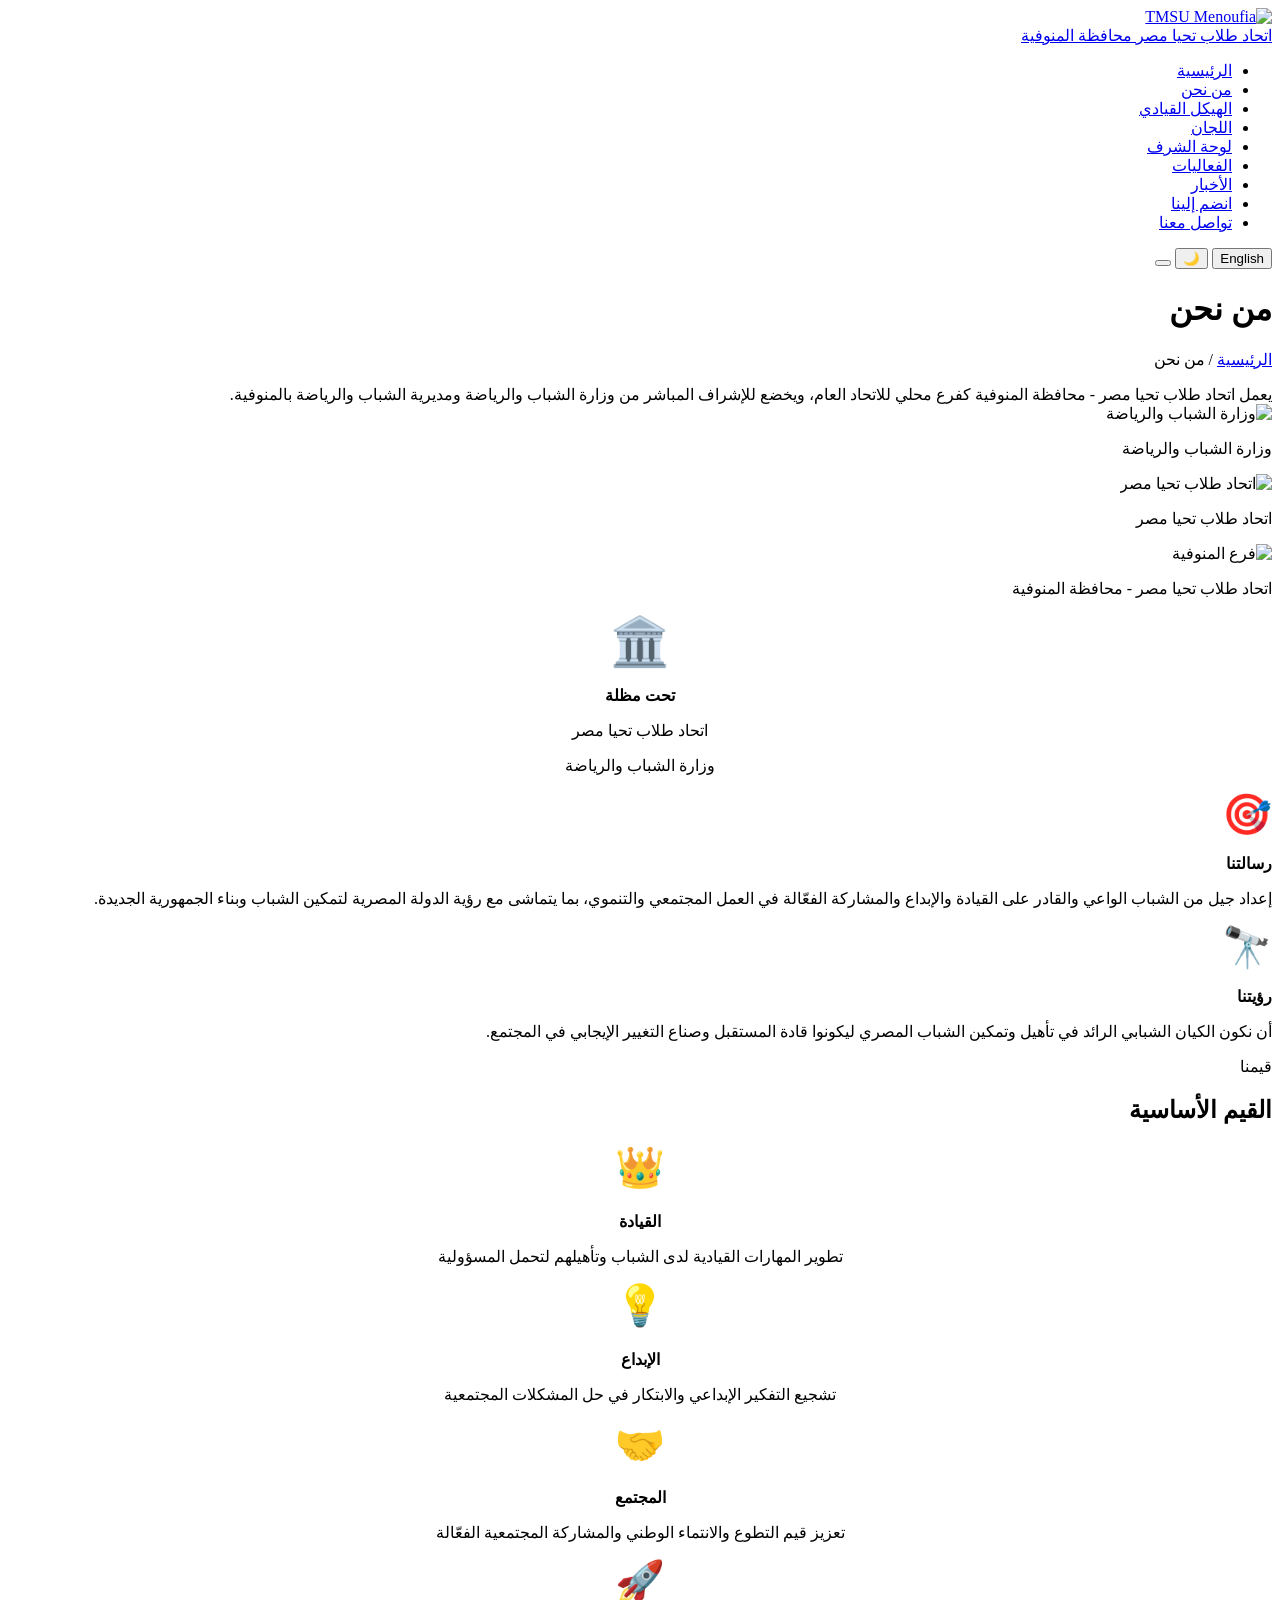
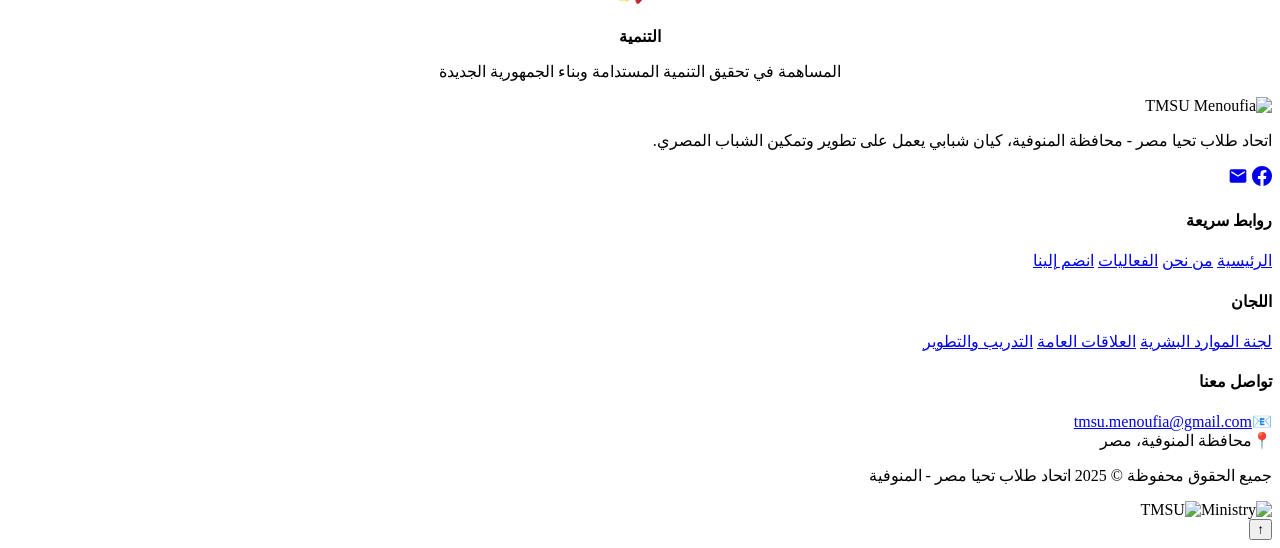
==== about.html @ caecf2af "Add files via upload" ====
<!DOCTYPE html>
<html lang="ar" dir="rtl" data-lang="ar" data-theme="light">
<head>
  <meta charset="UTF-8">
  <meta name="viewport" content="width=device-width, initial-scale=1.0">
  <meta name="description" content="تعرف على اتحاد طلاب تحيا مصر - محافظة المنوفية، رسالتنا، رؤيتنا، وقيمنا الأساسية">
  <meta property="og:title" content="من نحن - اتحاد طلاب تحيا مصر المنوفية">
  <meta name="theme-color" content="#1A1A2E">
  <title>من نحن - اتحاد طلاب تحيا مصر المنوفية</title>
  <link rel="preconnect" href="https://fonts.googleapis.com">
  <link rel="preconnect" href="https://fonts.gstatic.com" crossorigin>
  <link rel="stylesheet" href="css/variables.css">
  <link rel="stylesheet" href="css/base.css">
  <link rel="stylesheet" href="css/layout.css">
  <link rel="stylesheet" href="css/components.css">
  <link rel="stylesheet" href="css/animations.css">
  <link rel="icon" type="image/jpeg" href="assets/images/logo-menoufia.jpeg">
</head>
<body>
  <div class="scroll-progress" aria-hidden="true"></div>

  <!-- NAVBAR -->
  <nav class="navbar" id="navbar">
    <div class="container navbar-inner">
      <a href="index.html" class="navbar-brand">
        <img src="assets/images/logo-menoufia.jpeg" alt="TMSU Menoufia">
        <div class="brand-text">
          <span class="brand-name" data-i18n="hero.title">اتحاد طلاب تحيا مصر</span>
          <span class="brand-sub" data-i18n="hero.subtitle">محافظة المنوفية</span>
        </div>
      </a>
      <ul class="nav-links" id="nav-links" role="menubar">
        <li role="none"><a href="index.html" class="nav-link" role="menuitem" data-i18n="nav.home">الرئيسية</a></li>
        <li role="none"><a href="about.html" class="nav-link active" role="menuitem" data-i18n="nav.about">من نحن</a></li>
        <li role="none"><a href="board.html" class="nav-link" role="menuitem" data-i18n="nav.board">الهيكل القيادي</a></li>
        <li role="none"><a href="structure.html" class="nav-link" role="menuitem" data-i18n="nav.structure">اللجان</a></li>
        <li role="none"><a href="honor-board.html" class="nav-link" role="menuitem" data-i18n="nav.honor">لوحة الشرف</a></li>
        <li role="none"><a href="events.html" class="nav-link" role="menuitem" data-i18n="nav.events">الفعاليات</a></li>
        <li role="none"><a href="news.html" class="nav-link" role="menuitem" data-i18n="nav.news">الأخبار</a></li>
        <li role="none"><a href="join.html" class="nav-link" role="menuitem" data-i18n="nav.join">انضم إلينا</a></li>
        <li role="none"><a href="contact.html" class="nav-link" role="menuitem" data-i18n="nav.contact">تواصل معنا</a></li>
      </ul>
      <div class="nav-actions">
        <button class="lang-toggle" data-i18n="lang.switch">English</button>
        <button class="theme-toggle">🌙</button>
        <button class="menu-toggle" id="menu-toggle"><span></span><span></span><span></span></button>
      </div>
      <div class="nav-overlay" id="nav-overlay"></div>
    </div>
  </nav>

  <!-- PAGE HEADER -->
  <header class="page-header">
    <div class="container page-header-content">
      <h1 class="page-title reveal" data-i18n="about.section.title">من نحن</h1>
      <nav class="page-breadcrumb reveal" aria-label="Breadcrumb">
        <a href="index.html" data-i18n="nav.home">الرئيسية</a>
        <span>/</span>
        <span data-i18n="nav.about">من نحن</span>
      </nav>
    </div>
  </header>

  <!-- ABOUT CONTENT -->
  <section class="section">
    <div class="container">
      <div class="grid grid-2" style="align-items: center; gap: var(--sp-3xl);">
        <div class="reveal">
          <p style="font-size: var(--fs-md); color: var(--text-secondary); line-height: var(--lh-relaxed); margin-bottom: var(--sp-xl);" data-i18n="about.parent.desc">
            يعمل اتحاد طلاب تحيا مصر - محافظة المنوفية كفرع محلي للاتحاد العام، ويخضع للإشراف المباشر من وزارة الشباب والرياضة ومديرية الشباب والرياضة بالمنوفية.
          </p>
          <div class="partners-bar">
            <div class="partners-bar-item">
              <img src="assets/images/logo-ministry.jpeg" alt="وزارة الشباب والرياضة">
              <p data-i18n="about.parent.ministry">وزارة الشباب والرياضة</p>
            </div>
            <div class="partners-bar-item">
              <img src="assets/images/logo-main.jpeg" alt="اتحاد طلاب تحيا مصر">
              <p data-i18n="about.parent.union">اتحاد طلاب تحيا مصر</p>
            </div>
            <div class="partners-bar-item">
              <img src="assets/images/logo-menoufia.jpeg" alt="فرع المنوفية">
              <p data-i18n="about.parent.menoufia">اتحاد طلاب تحيا مصر - محافظة المنوفية</p>
            </div>
          </div>
        </div>
        <div class="reveal-left">
          <div style="background: var(--surface-card); border-radius: var(--radius-2xl); padding: var(--sp-2xl); box-shadow: var(--shadow-md);">
            <div class="stat-icon" style="font-size: 3rem; margin-bottom: var(--sp-md); text-align: center;">🏛️</div>
            <h3 style="text-align: center; font-size: var(--fs-lg); margin-bottom: var(--sp-md); color: var(--text-primary);" data-i18n="about.parent.title">تحت مظلة</h3>
            <p style="text-align: center; color: var(--clr-primary); font-weight: var(--fw-bold); font-size: var(--fs-md);" data-i18n="about.parent.union">اتحاد طلاب تحيا مصر</p>
            <p style="text-align: center; color: var(--text-secondary); font-size: var(--fs-sm); margin-top: var(--sp-xs);" data-i18n="about.parent.ministry">وزارة الشباب والرياضة</p>
          </div>
        </div>
      </div>
    </div>
  </section>

  <!-- MISSION & VISION -->
  <section class="section" style="background: color-mix(in oklch, var(--surface-bg) 97%, var(--clr-primary));">
    <div class="container">
      <div class="grid grid-2" style="gap: var(--sp-2xl);">
        <div class="card reveal hover-lift" style="padding: var(--sp-2xl);">
          <div style="font-size: 2.5rem; margin-bottom: var(--sp-md);">🎯</div>
          <h3 style="font-size: var(--fs-xl); margin-bottom: var(--sp-md); color: var(--text-primary);" data-i18n="about.mission.title">رسالتنا</h3>
          <p style="color: var(--text-secondary); line-height: var(--lh-relaxed);" data-i18n="about.mission.text">
            إعداد جيل من الشباب الواعي والقادر على القيادة والإبداع والمشاركة الفعّالة في العمل المجتمعي والتنموي، بما يتماشى مع رؤية الدولة المصرية لتمكين الشباب وبناء الجمهورية الجديدة.
          </p>
        </div>
        <div class="card reveal hover-lift" style="padding: var(--sp-2xl);">
          <div style="font-size: 2.5rem; margin-bottom: var(--sp-md);">🔭</div>
          <h3 style="font-size: var(--fs-xl); margin-bottom: var(--sp-md); color: var(--text-primary);" data-i18n="about.vision.title">رؤيتنا</h3>
          <p style="color: var(--text-secondary); line-height: var(--lh-relaxed);" data-i18n="about.vision.text">
            أن نكون الكيان الشبابي الرائد في تأهيل وتمكين الشباب المصري ليكونوا قادة المستقبل وصناع التغيير الإيجابي في المجتمع.
          </p>
        </div>
      </div>
    </div>
  </section>

  <!-- VALUES -->
  <section class="section">
    <div class="container">
      <div class="section-header reveal">
        <span class="section-subtitle" data-i18n="about.values.title">قيمنا</span>
        <h2 class="section-title" data-i18n="about.values.title">القيم الأساسية</h2>
      </div>

      <div class="grid grid-4 stagger-children">
        <div class="card reveal hover-lift" style="padding: var(--sp-xl); text-align: center;">
          <div style="font-size: 2.5rem; margin-bottom: var(--sp-sm);">👑</div>
          <h4 style="margin-bottom: var(--sp-xs);" data-i18n="about.value.leadership">القيادة</h4>
          <p class="card-text" data-i18n="about.value.leadership.desc">تطوير المهارات القيادية لدى الشباب وتأهيلهم لتحمل المسؤولية</p>
        </div>
        <div class="card reveal hover-lift" style="padding: var(--sp-xl); text-align: center;">
          <div style="font-size: 2.5rem; margin-bottom: var(--sp-sm);">💡</div>
          <h4 style="margin-bottom: var(--sp-xs);" data-i18n="about.value.innovation">الإبداع</h4>
          <p class="card-text" data-i18n="about.value.innovation.desc">تشجيع التفكير الإبداعي والابتكار في حل المشكلات المجتمعية</p>
        </div>
        <div class="card reveal hover-lift" style="padding: var(--sp-xl); text-align: center;">
          <div style="font-size: 2.5rem; margin-bottom: var(--sp-sm);">🤝</div>
          <h4 style="margin-bottom: var(--sp-xs);" data-i18n="about.value.community">المجتمع</h4>
          <p class="card-text" data-i18n="about.value.community.desc">تعزيز قيم التطوع والانتماء الوطني والمشاركة المجتمعية الفعّالة</p>
        </div>
        <div class="card reveal hover-lift" style="padding: var(--sp-xl); text-align: center;">
          <div style="font-size: 2.5rem; margin-bottom: var(--sp-sm);">🚀</div>
          <h4 style="margin-bottom: var(--sp-xs);" data-i18n="about.value.development">التنمية</h4>
          <p class="card-text" data-i18n="about.value.development.desc">المساهمة في تحقيق التنمية المستدامة وبناء الجمهورية الجديدة</p>
        </div>
      </div>
    </div>
  </section>

  <!-- FOOTER (same as index) -->
  <footer class="footer">
    <div class="container">
      <div class="footer-grid">
        <div class="footer-brand reveal">
          <img src="assets/images/logo-menoufia.jpeg" alt="TMSU Menoufia">
          <p data-i18n="footer.about">اتحاد طلاب تحيا مصر - محافظة المنوفية، كيان شبابي يعمل على تطوير وتمكين الشباب المصري.</p>
          <div class="footer-social">
            <a href="https://www.facebook.com/TahyaMasrStudentsUnionMNF/?locale=ar_AR" target="_blank" rel="noopener noreferrer" aria-label="Facebook"><svg width="20" height="20" fill="currentColor" viewBox="0 0 24 24"><path d="M24 12.073c0-6.627-5.373-12-12-12s-12 5.373-12 12c0 5.99 4.388 10.954 10.125 11.854v-8.385H7.078v-3.47h3.047V9.43c0-3.007 1.792-4.669 4.533-4.669 1.312 0 2.686.235 2.686.235v2.953H15.83c-1.491 0-1.956.925-1.956 1.874v2.25h3.328l-.532 3.47h-2.796v8.385C19.612 23.027 24 18.062 24 12.073z"/></svg></a>
            <a href="mailto:tmsu.menoufia@gmail.com" aria-label="Email"><svg width="20" height="20" fill="currentColor" viewBox="0 0 24 24"><path d="M20 4H4c-1.1 0-2 .9-2 2v12c0 1.1.9 2 2 2h16c1.1 0 2-.9 2-2V6c0-1.1-.9-2-2-2zm0 4l-8 5-8-5V6l8 5 8-5v2z"/></svg></a>
          </div>
        </div>
        <div class="reveal">
          <h4 class="footer-heading" data-i18n="footer.links">روابط سريعة</h4>
          <div class="footer-links">
            <a href="index.html" data-i18n="nav.home">الرئيسية</a>
            <a href="about.html" data-i18n="nav.about">من نحن</a>
            <a href="events.html" data-i18n="nav.events">الفعاليات</a>
            <a href="join.html" data-i18n="nav.join">انضم إلينا</a>
          </div>
        </div>
        <div class="reveal">
          <h4 class="footer-heading" data-i18n="footer.committees">اللجان</h4>
          <div class="footer-links">
            <a href="structure.html" data-i18n="committee.hr.name">لجنة الموارد البشرية</a>
            <a href="structure.html" data-i18n="committee.pr.name">العلاقات العامة</a>
            <a href="structure.html" data-i18n="committee.training.name">التدريب والتطوير</a>
          </div>
        </div>
        <div class="reveal">
          <h4 class="footer-heading" data-i18n="footer.contact">تواصل معنا</h4>
          <div class="footer-contact-item"><span class="contact-icon">📧</span><a href="mailto:tmsu.menoufia@gmail.com">tmsu.menoufia@gmail.com</a></div>
          <div class="footer-contact-item"><span class="contact-icon">📍</span><span data-i18n="contact.address.value">محافظة المنوفية، مصر</span></div>
        </div>
      </div>
      <div class="footer-bottom">
        <p data-i18n="footer.copyright">جميع الحقوق محفوظة © 2025 اتحاد طلاب تحيا مصر - المنوفية</p>
        <div class="footer-partner-logos">
          <img src="assets/images/logo-ministry.jpeg" alt="Ministry"><img src="assets/images/logo-main.jpeg" alt="TMSU">
        </div>
      </div>
    </div>
  </footer>

  <button class="back-to-top" id="back-to-top">↑</button>
  <script src="js/i18n.js"></script>
  <script src="js/main.js"></script>
  <script src="js/animations.js"></script>
</body>
</html>
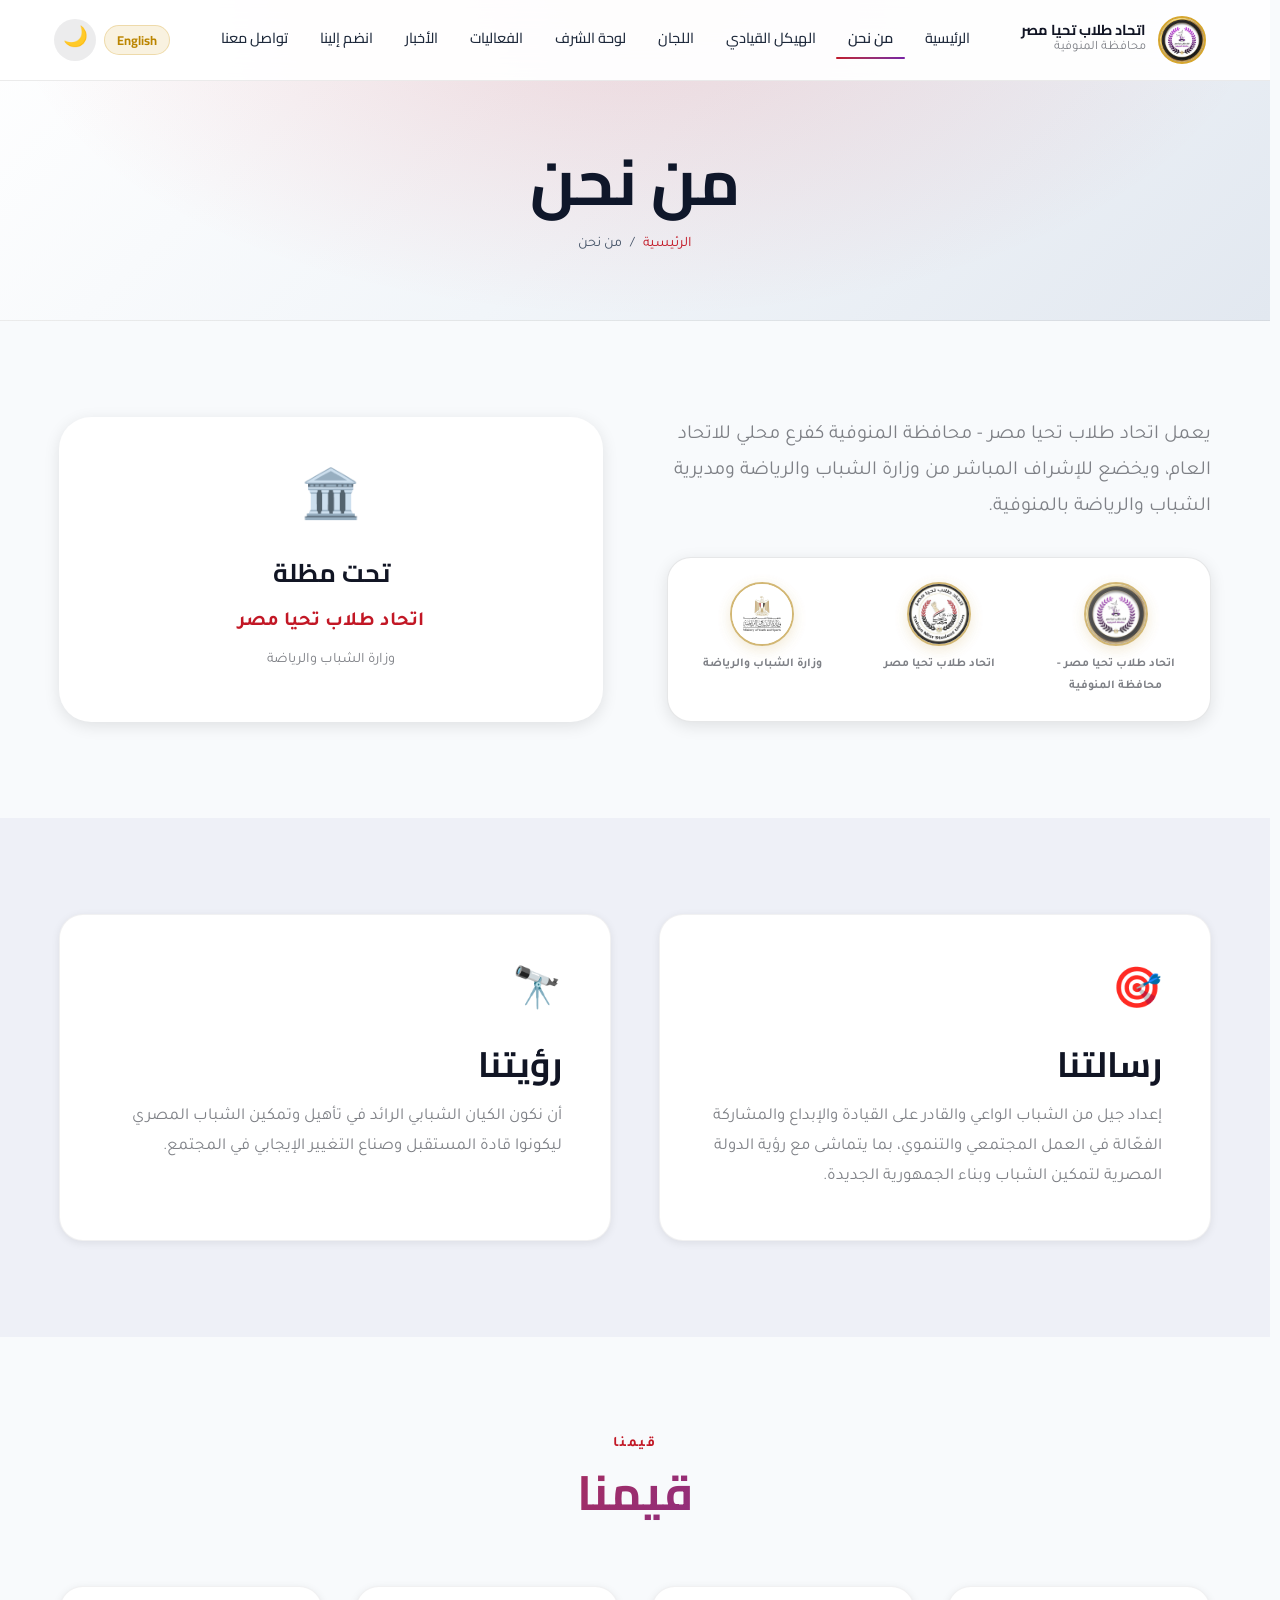
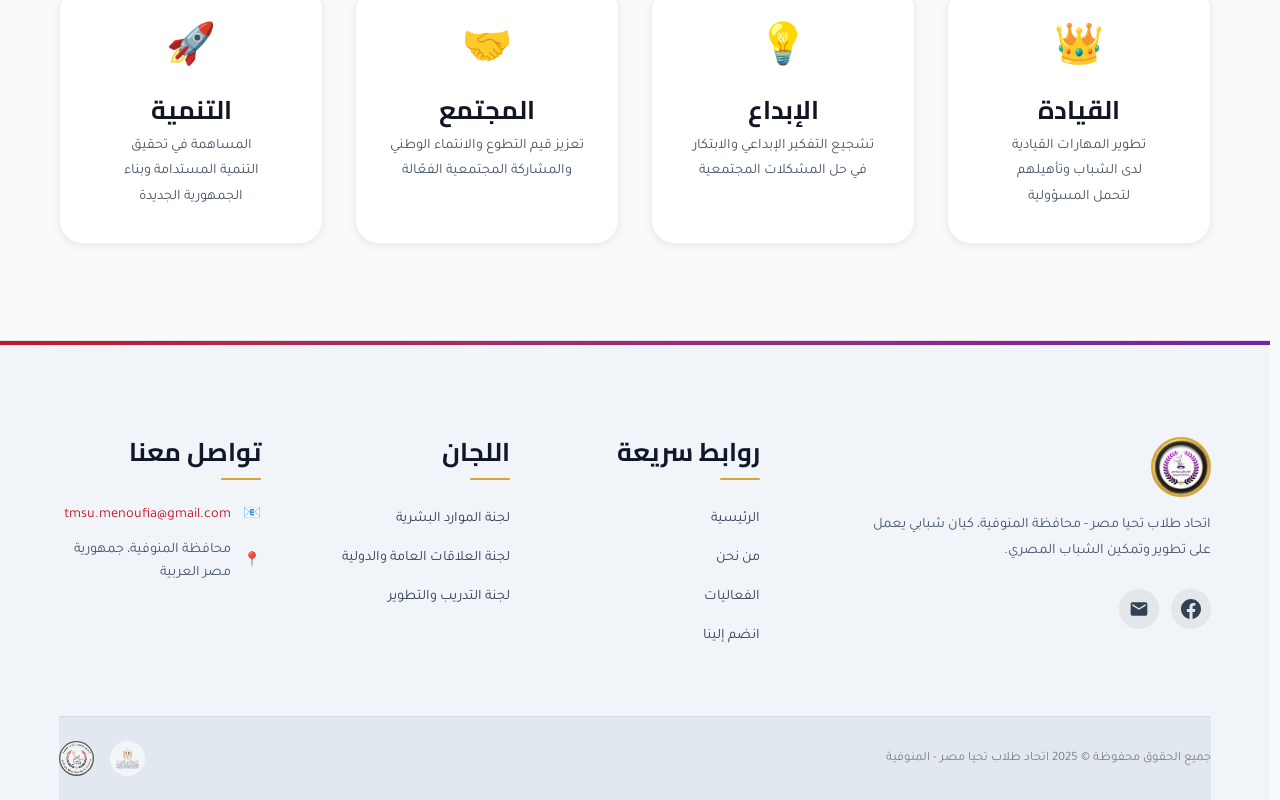
==== commit b27df154: "Add files via upload" ====
--- a/about.html
+++ b/about.html
@@ -71,16 +71,16 @@
           </p>
           <div class="partners-bar">
             <div class="partners-bar-item">
-              <img src="assets/images/logo-ministry.jpeg" alt="وزارة الشباب والرياضة">
-              <p data-i18n="about.parent.ministry">وزارة الشباب والرياضة</p>
+              <img src="assets/images/logo-menoufia.jpeg" alt="اتحاد طلاب تحيا مصر - المنوفية">
+              <p data-i18n="about.parent.menoufia">محافظة المنوفية</p>
             </div>
             <div class="partners-bar-item">
               <img src="assets/images/logo-main.jpeg" alt="اتحاد طلاب تحيا مصر">
               <p data-i18n="about.parent.union">اتحاد طلاب تحيا مصر</p>
             </div>
             <div class="partners-bar-item">
-              <img src="assets/images/logo-menoufia.jpeg" alt="فرع المنوفية">
-              <p data-i18n="about.parent.menoufia">اتحاد طلاب تحيا مصر - محافظة المنوفية</p>
+              <img src="assets/images/logo-ministry.jpeg" alt="وزارة الشباب والرياضة">
+              <p data-i18n="about.parent.ministry">وزارة الشباب والرياضة</p>
             </div>
           </div>
         </div>
--- a/css/variables.css
+++ b/css/variables.css
@@ -0,0 +1,199 @@
+/* ============================================================
+   TMSU Menoufia — Design Tokens
+   Latest CSS: @property, oklch(), color-mix(), CSS Nesting
+   ============================================================ */
+
+/* --- Typed Custom Properties via @property --- */
+@property --gradient-angle {
+  syntax: "<angle>";
+  initial-value: 0deg;
+  inherits: false;
+}
+
+@property --hero-opacity {
+  syntax: "<number>";
+  initial-value: 0;
+  inherits: false;
+}
+
+@property --counter-value {
+  syntax: "<integer>";
+  initial-value: 0;
+  inherits: true;
+}
+
+/* --- Color Palette (oklch for perceptual uniformity) --- */
+:root {
+  /* === Primary Colors === */
+  --clr-primary: oklch(0.52 0.2 25);           /* Deep Red #C41E3A */
+  --clr-primary-light: oklch(0.62 0.18 25);
+  --clr-primary-dark: oklch(0.42 0.22 25);
+
+  /* === Secondary Colors (Menoufia Purple) === */
+  --clr-secondary: oklch(0.45 0.2 310);        /* Purple #7B2D8E */
+  --clr-secondary-light: oklch(0.55 0.18 310);
+  --clr-secondary-dark: oklch(0.35 0.22 310);
+
+  /* === Accent Colors (Gold) === */
+  --clr-accent: oklch(0.75 0.14 85);           /* Gold #D4A853 */
+  --clr-accent-light: oklch(0.82 0.12 85);
+  --clr-accent-dark: oklch(0.65 0.16 85);
+
+  /* === Neutral Colors === */
+  --clr-dark: oklch(0.2 0.03 270);             /* Near-black #1A1A2E */
+  --clr-dark-2: oklch(0.25 0.025 270);
+  --clr-dark-3: oklch(0.3 0.02 270);
+  --clr-gray: oklch(0.6 0.01 270);
+  --clr-gray-light: oklch(0.85 0.005 270);
+  --clr-light: oklch(0.97 0.003 270);          /* Off-white #F5F5F7 */
+  --clr-white: oklch(1 0 0);                   /* Pure white */
+
+  /* === Semantic Colors === */
+  --clr-success: oklch(0.65 0.18 145);
+  --clr-warning: oklch(0.78 0.15 75);
+  --clr-error: oklch(0.58 0.22 25);
+  --clr-info: oklch(0.6 0.15 245);
+
+  /* === Surface Colors (Light Theme) === */
+  --surface-bg: var(--clr-light);
+  --surface-card: var(--clr-white);
+  --surface-nav: oklch(1 0 0 / 0.85);
+  --surface-footer: var(--clr-dark);
+  --surface-overlay: oklch(0 0 0 / 0.5);
+
+  /* === Text Colors === */
+  --text-primary: var(--clr-dark);
+  --text-secondary: var(--clr-gray);
+  --text-inverse: var(--clr-white);
+  --text-accent: var(--clr-accent-dark);
+  --text-link: var(--clr-primary);
+
+  /* === Gradients === */
+  --gradient-primary: linear-gradient(135deg, var(--clr-primary), var(--clr-secondary));
+  --gradient-accent: linear-gradient(135deg, var(--clr-accent-dark), var(--clr-accent-light));
+  --gradient-dark: linear-gradient(135deg, var(--clr-dark), var(--clr-dark-2));
+  --gradient-hero: linear-gradient(
+    var(--gradient-angle),
+    oklch(0.2 0.03 270) 0%,
+    oklch(0.25 0.08 310) 30%,
+    oklch(0.22 0.1 25) 60%,
+    oklch(0.2 0.03 270) 100%
+  );
+  --gradient-glass: linear-gradient(
+    135deg,
+    oklch(1 0 0 / 0.1),
+    oklch(1 0 0 / 0.05)
+  );
+
+  /* === Typography === */
+  --ff-heading: 'Cairo', 'Segoe UI', sans-serif;
+  --ff-body: 'Tajawal', 'Segoe UI', sans-serif;
+  --ff-english: 'Inter', 'Segoe UI', sans-serif;
+  --ff-mono: 'JetBrains Mono', 'Courier New', monospace;
+
+  --fs-xs: clamp(0.7rem, 0.65rem + 0.25vw, 0.8rem);
+  --fs-sm: clamp(0.8rem, 0.75rem + 0.3vw, 0.9rem);
+  --fs-base: clamp(0.95rem, 0.9rem + 0.3vw, 1.05rem);
+  --fs-md: clamp(1.05rem, 0.95rem + 0.5vw, 1.25rem);
+  --fs-lg: clamp(1.25rem, 1.1rem + 0.75vw, 1.6rem);
+  --fs-xl: clamp(1.5rem, 1.2rem + 1.5vw, 2.2rem);
+  --fs-2xl: clamp(2rem, 1.5rem + 2.5vw, 3rem);
+  --fs-3xl: clamp(2.5rem, 1.8rem + 3.5vw, 4rem);
+  --fs-hero: clamp(2.8rem, 2rem + 4vw, 5rem);
+
+  --fw-regular: 400;
+  --fw-medium: 500;
+  --fw-semibold: 600;
+  --fw-bold: 700;
+  --fw-extrabold: 800;
+
+  --lh-tight: 1.2;
+  --lh-snug: 1.375;
+  --lh-normal: 1.6;
+  --lh-relaxed: 1.8;
+
+  /* === Spacing Scale === */
+  --sp-2xs: 0.25rem;
+  --sp-xs: 0.5rem;
+  --sp-sm: 0.75rem;
+  --sp-md: 1rem;
+  --sp-lg: 1.5rem;
+  --sp-xl: 2rem;
+  --sp-2xl: 3rem;
+  --sp-3xl: 4rem;
+  --sp-4xl: 6rem;
+  --sp-5xl: 8rem;
+
+  /* === Border Radius === */
+  --radius-sm: 0.375rem;
+  --radius-md: 0.625rem;
+  --radius-lg: 1rem;
+  --radius-xl: 1.5rem;
+  --radius-2xl: 2rem;
+  --radius-full: 9999px;
+
+  /* === Shadows === */
+  --shadow-xs: 0 1px 2px oklch(0 0 0 / 0.05);
+  --shadow-sm: 0 2px 8px oklch(0 0 0 / 0.08);
+  --shadow-md: 0 4px 16px oklch(0 0 0 / 0.1);
+  --shadow-lg: 0 8px 32px oklch(0 0 0 / 0.12);
+  --shadow-xl: 0 16px 48px oklch(0 0 0 / 0.15);
+  --shadow-glow-primary: 0 0 30px oklch(0.52 0.2 25 / 0.3);
+  --shadow-glow-accent: 0 0 30px oklch(0.75 0.14 85 / 0.3);
+  --shadow-glow-secondary: 0 0 30px oklch(0.45 0.2 310 / 0.3);
+
+  /* === Glass Effect === */
+  --glass-bg: oklch(1 0 0 / 0.08);
+  --glass-border: oklch(1 0 0 / 0.15);
+  --glass-blur: 20px;
+
+  /* === Transitions === */
+  --ease-out: cubic-bezier(0.16, 1, 0.3, 1);
+  --ease-in-out: cubic-bezier(0.65, 0, 0.35, 1);
+  --ease-spring: cubic-bezier(0.34, 1.56, 0.64, 1);
+  --ease-bounce: cubic-bezier(0.68, -0.55, 0.265, 1.55);
+
+  --duration-fast: 150ms;
+  --duration-normal: 300ms;
+  --duration-slow: 500ms;
+  --duration-slower: 800ms;
+
+  --gradient-heading: linear-gradient(135deg, var(--clr-primary), var(--clr-secondary));
+  --clr-subtitle: var(--clr-primary);
+
+  /* === Z-Index Scale === */
+  --z-dropdown: 100;
+  --z-sticky: 200;
+  --z-overlay: 300;
+  --z-modal: 400;
+  --z-toast: 500;
+  --z-tooltip: 600;
+
+  /* === Container Widths === */
+  --container-sm: 640px;
+  --container-md: 768px;
+  --container-lg: 1024px;
+  --container-xl: 1200px;
+  --container-2xl: 1400px;
+}
+
+/* === Dark Theme Override === */
+[data-theme="dark"] {
+  --surface-bg: var(--clr-dark);
+  --surface-card: var(--clr-dark-2);
+  --surface-nav: oklch(0.2 0.03 270 / 0.95);
+  --text-primary: #FFFFFF;
+  --text-secondary: oklch(0.85 0 0);
+  --text-link: var(--clr-accent);
+  --clr-subtitle: var(--clr-accent);
+  --gradient-heading: linear-gradient(135deg, #FFFFFF 40%, var(--clr-accent-light));
+
+  --glass-bg: oklch(0 0 0 / 0.25);
+  --glass-border: oklch(1 0 0 / 0.12);
+
+  --shadow-xs: 0 1px 2px oklch(0 0 0 / 0.2);
+  --shadow-sm: 0 2px 8px oklch(0 0 0 / 0.25);
+  --shadow-md: 0 4px 16px oklch(0 0 0 / 0.3);
+  --shadow-lg: 0 8px 32px oklch(0 0 0 / 0.35);
+  --shadow-xl: 0 16px 48px oklch(0 0 0 / 0.4);
+}
--- a/css/base.css
+++ b/css/base.css
@@ -0,0 +1,225 @@
+/* ============================================================
+   TMSU Menoufia — Base Styles
+   Reset, Typography, RTL, Scrollbar, Global Elements
+   ============================================================ */
+
+@import url('https://fonts.googleapis.com/css2?family=Cairo:wght@400;500;600;700;800&family=Tajawal:wght@300;400;500;700&family=Inter:wght@300;400;500;600;700&display=swap');
+
+/* --- Modern CSS Reset --- */
+@layer reset {
+  *,
+  *::before,
+  *::after {
+    box-sizing: border-box;
+    margin: 0;
+    padding: 0;
+  }
+
+  html {
+    scroll-behavior: smooth;
+    -webkit-text-size-adjust: 100%;
+    text-size-adjust: 100%;
+    scrollbar-gutter: stable;
+    hanging-punctuation: first last;
+  }
+
+  body {
+    min-height: 100dvh;
+    line-height: var(--lh-normal);
+    -webkit-font-smoothing: antialiased;
+    -moz-osx-font-smoothing: grayscale;
+    text-rendering: optimizeLegibility;
+  }
+
+  img,
+  picture,
+  video,
+  canvas,
+  svg {
+    display: block;
+    max-width: 100%;
+    height: auto;
+  }
+
+  input,
+  button,
+  textarea,
+  select {
+    font: inherit;
+    color: inherit;
+  }
+
+  button {
+    cursor: pointer;
+    border: none;
+    background: none;
+  }
+
+  a {
+    color: inherit;
+    text-decoration: none;
+  }
+
+  ul,
+  ol {
+    list-style: none;
+  }
+
+  h1, h2, h3, h4, h5, h6 {
+    overflow-wrap: break-word;
+    text-wrap: balance;
+  }
+
+  p {
+    overflow-wrap: break-word;
+    text-wrap: pretty;
+  }
+
+  table {
+    border-collapse: collapse;
+  }
+
+  dialog {
+    padding: 0;
+    border: none;
+  }
+
+  :focus-visible {
+    outline: 2px solid var(--clr-accent);
+    outline-offset: 3px;
+    border-radius: var(--radius-sm);
+  }
+
+  ::selection {
+    background: color-mix(in oklch, var(--clr-primary) 30%, transparent);
+    color: var(--text-primary);
+  }
+}
+
+/* --- Global Body Styles --- */
+html, body {
+  max-width: 100%;
+  overflow-x: hidden;
+}
+
+body {
+  font-family: var(--ff-body);
+  font-size: var(--fs-base);
+  color: var(--text-primary);
+  background-color: var(--surface-bg);
+  direction: rtl;
+  transition:
+    background-color var(--duration-slow) var(--ease-out),
+    color var(--duration-slow) var(--ease-out);
+}
+
+/* English mode override */
+[data-lang="en"] {
+  direction: ltr;
+}
+
+[data-lang="en"] body {
+  direction: ltr;
+  font-family: var(--ff-english);
+}
+
+/* --- Typography --- */
+h1, h2, h3, h4, h5, h6 {
+  font-family: var(--ff-heading);
+  font-weight: var(--fw-bold);
+  line-height: var(--lh-tight);
+  color: var(--text-primary);
+}
+
+[data-lang="en"] h1,
+[data-lang="en"] h2,
+[data-lang="en"] h3,
+[data-lang="en"] h4,
+[data-lang="en"] h5,
+[data-lang="en"] h6 {
+  font-family: var(--ff-english);
+}
+
+h1 { font-size: var(--fs-3xl); }
+h2 { font-size: var(--fs-2xl); }
+h3 { font-size: var(--fs-xl); }
+h4 { font-size: var(--fs-lg); }
+h5 { font-size: var(--fs-md); }
+h6 { font-size: var(--fs-base); }
+
+p {
+  line-height: var(--lh-relaxed);
+  color: var(--text-secondary);
+}
+
+strong { font-weight: var(--fw-bold); }
+
+small { font-size: var(--fs-sm); }
+
+/* --- Links --- */
+a:not([class]) {
+  color: var(--text-link);
+  text-decoration-skip-ink: auto;
+  transition: color var(--duration-fast) var(--ease-out);
+}
+
+a:not([class]):hover {
+  color: var(--clr-primary-light);
+}
+
+/* --- Custom Scrollbar --- */
+::-webkit-scrollbar {
+  width: 8px;
+  height: 8px;
+}
+
+::-webkit-scrollbar-track {
+  background: var(--surface-bg);
+}
+
+::-webkit-scrollbar-thumb {
+  background: color-mix(in oklch, var(--clr-gray) 50%, transparent);
+  border-radius: var(--radius-full);
+  border: 2px solid var(--surface-bg);
+}
+
+::-webkit-scrollbar-thumb:hover {
+  background: var(--clr-gray);
+}
+
+/* Firefox scrollbar */
+* {
+  scrollbar-width: thin;
+  scrollbar-color: color-mix(in oklch, var(--clr-gray) 50%, transparent) transparent;
+}
+
+/* --- Reduced Motion --- */
+@media (prefers-reduced-motion: reduce) {
+  *,
+  *::before,
+  *::after {
+    animation-duration: 0.01ms !important;
+    animation-iteration-count: 1 !important;
+    transition-duration: 0.01ms !important;
+    scroll-behavior: auto !important;
+  }
+}
+
+/* --- Screen Reader Only --- */
+.sr-only {
+  position: absolute;
+  width: 1px;
+  height: 1px;
+  padding: 0;
+  margin: -1px;
+  overflow: hidden;
+  clip: rect(0, 0, 0, 0);
+  white-space: nowrap;
+  border-width: 0;
+}
+
+/* --- Content Visibility for Performance --- */
+.content-auto {
+  content-visibility: auto;
+  contain-intrinsic-size: auto 500px;
+}
--- a/css/layout.css
+++ b/css/layout.css
@@ -0,0 +1,195 @@
+/* ============================================================
+   TMSU Menoufia — Layout System
+   Container Queries, Responsive Grid, Utilities
+   ============================================================ */
+
+@layer layout {
+  /* --- Container --- */
+  /* --- Container --- */
+  .container {
+    width: 100%;
+    max-width: var(--container-xl);
+    margin-inline: auto;
+    padding-inline: var(--sp-lg);
+    box-sizing: border-box;
+
+    @media (max-width: 640px) {
+      padding-inline: var(--sp-md);
+    }
+  }
+
+  .container--sm { max-width: var(--container-sm); }
+  .container--md { max-width: var(--container-md); }
+  .container--lg { max-width: var(--container-lg); }
+  .container--2xl { max-width: var(--container-2xl); }
+
+  /* --- Section Spacing --- */
+  .section {
+    padding-block: var(--sp-4xl);
+
+    @media (max-width: 768px) {
+      padding-block: var(--sp-2xl);
+    }
+  }
+
+  .section--sm { padding-block: var(--sp-2xl); }
+  .section--lg { padding-block: var(--sp-5xl); }
+
+  /* --- Section Header --- */
+  .section-header {
+    text-align: center;
+    margin-bottom: var(--sp-3xl);
+    max-width: 700px;
+    margin-inline: auto;
+
+    & .section-subtitle {
+      font-size: var(--fs-sm);
+      font-weight: var(--fw-bold);
+      color: var(--clr-subtitle);
+      text-transform: uppercase;
+      letter-spacing: 0.12em;
+      margin-bottom: var(--sp-xs);
+      display: block;
+      text-align: center;
+    }
+
+    & .section-title {
+      font-size: var(--fs-2xl);
+      font-weight: var(--fw-extrabold);
+      margin-bottom: var(--sp-md);
+      background: var(--gradient-heading);
+      -webkit-background-clip: text;
+      -webkit-text-fill-color: transparent;
+      background-clip: text;
+      text-align: center;
+    }
+
+    & .section-desc {
+      font-size: var(--fs-md);
+      color: var(--text-secondary);
+      line-height: var(--lh-relaxed);
+      text-align: center;
+    }
+  }
+
+  /* --- Flex Utilities --- */
+  .flex { display: flex; }
+  .flex-col { flex-direction: column; }
+  .flex-wrap { flex-wrap: wrap; }
+  .items-center { align-items: center; }
+  .items-start { align-items: flex-start; }
+  .justify-center { justify-content: center; }
+  .justify-between { justify-content: space-between; }
+  .gap-xs { gap: var(--sp-xs); }
+  .gap-sm { gap: var(--sp-sm); }
+  .gap-md { gap: var(--sp-md); }
+  .gap-lg { gap: var(--sp-lg); }
+  .gap-xl { gap: var(--sp-xl); }
+  .gap-2xl { gap: var(--sp-2xl); }
+
+  /* --- Grid System --- */
+  .grid {
+    display: grid;
+    gap: var(--sp-xl);
+    width: 100%;
+    box-sizing: border-box;
+  }
+
+  .grid > * {
+    width: 100%;
+    min-width: 0;
+    box-sizing: border-box;
+  }
+
+  .grid-2 {
+    grid-template-columns: repeat(2, 1fr);
+
+    @media (max-width: 640px) {
+      grid-template-columns: 1fr;
+    }
+  }
+
+  .grid-3 {
+    grid-template-columns: repeat(3, 1fr);
+
+    @media (max-width: 900px) {
+      grid-template-columns: repeat(2, 1fr);
+    }
+
+    @media (max-width: 640px) {
+      grid-template-columns: 1fr;
+    }
+  }
+
+  .grid-4 {
+    grid-template-columns: repeat(4, 1fr);
+
+    @media (max-width: 1024px) {
+      grid-template-columns: repeat(2, 1fr);
+    }
+
+    @media (max-width: 640px) {
+      grid-template-columns: 1fr;
+    }
+  }
+
+  /* --- Bento Grid (Modern Layout) --- */
+  .bento-grid {
+    display: grid;
+    grid-template-columns: repeat(auto-fill, minmax(min(300px, 100%), 1fr));
+    gap: var(--sp-lg);
+
+    & .bento-item--wide {
+      grid-column: span 2;
+
+      @media (max-width: 640px) {
+        grid-column: span 1;
+      }
+    }
+
+    & .bento-item--tall {
+      grid-row: span 2;
+
+      @media (max-width: 640px) {
+        grid-row: span 1;
+      }
+    }
+  }
+
+  /* --- Container Query Wrapper --- */
+  .cq-container {
+    container-type: inline-size;
+    container-name: card-container;
+  }
+
+  /* --- Responsive Text Alignment --- */
+  .text-center { text-align: center; }
+  .text-start { text-align: start; }
+
+  /* --- Spacing Utilities --- */
+  .mt-sm { margin-top: var(--sp-sm); }
+  .mt-md { margin-top: var(--sp-md); }
+  .mt-lg { margin-top: var(--sp-lg); }
+  .mt-xl { margin-top: var(--sp-xl); }
+  .mt-2xl { margin-top: var(--sp-2xl); }
+  .mb-sm { margin-bottom: var(--sp-sm); }
+  .mb-md { margin-bottom: var(--sp-md); }
+  .mb-lg { margin-bottom: var(--sp-lg); }
+  .mb-xl { margin-bottom: var(--sp-xl); }
+  .mb-2xl { margin-bottom: var(--sp-2xl); }
+
+  /* --- Visibility Utilities --- */
+  .hidden { display: none !important; }
+
+  .mobile-only {
+    @media (min-width: 769px) {
+      display: none !important;
+    }
+  }
+
+  .desktop-only {
+    @media (max-width: 768px) {
+      display: none !important;
+    }
+  }
+}
--- a/css/components.css
+++ b/css/components.css
@@ -0,0 +1,2076 @@
+/* ============================================================
+   TMSU Menoufia — Components
+   Navbar, Buttons, Cards, Footer, Forms, Modals, etc.
+   ============================================================ */
+
+@layer components {
+
+  /* ==================== NAVBAR ==================== */
+  .navbar {
+    position: fixed;
+    top: 0;
+    left: 0;
+    right: 0;
+    z-index: var(--z-sticky);
+    padding: var(--sp-md) 0;
+    background: var(--surface-nav);
+    backdrop-filter: blur(var(--glass-blur));
+    -webkit-backdrop-filter: blur(var(--glass-blur));
+    border-bottom: 1px solid var(--glass-border);
+    transition: all var(--duration-normal) var(--ease-out);
+
+    &.scrolled {
+      padding: var(--sp-xs) 0;
+      box-shadow: var(--shadow-md);
+    }
+
+    & .navbar-inner {
+      display: flex;
+      align-items: center;
+      justify-content: space-between;
+      gap: var(--sp-lg);
+    }
+
+    & .navbar-brand {
+      display: flex;
+      align-items: center;
+      gap: var(--sp-sm);
+      flex-shrink: 0;
+
+      & img {
+        height: 48px;
+        width: 48px;
+        border-radius: var(--radius-full);
+        object-fit: cover;
+        transition: transform var(--duration-normal) var(--ease-spring);
+        border: 2px solid var(--clr-accent);
+      }
+
+      & img:hover {
+        transform: scale(1.08);
+      }
+
+      & .brand-text {
+        display: flex;
+        flex-direction: column;
+
+        & .brand-name {
+          font-family: var(--ff-heading);
+          font-size: var(--fs-sm);
+          font-weight: var(--fw-bold);
+          color: var(--text-primary);
+          line-height: 1.2;
+        }
+
+        & .brand-sub {
+          font-size: var(--fs-xs);
+          color: var(--text-secondary);
+        }
+      }
+    }
+
+    & .nav-links {
+      display: flex;
+      align-items: center;
+      gap: var(--sp-xs);
+
+      @media (max-width: 1024px) {
+        position: fixed;
+        top: 0;
+        right: 0;
+        width: min(320px, 85vw);
+        height: 100dvh;
+        flex-direction: column;
+        justify-content: center;
+        gap: var(--sp-md);
+        background: var(--surface-card);
+        box-shadow: var(--shadow-xl);
+        transform: translateX(100%);
+        transition: transform var(--duration-slow) var(--ease-out);
+        z-index: var(--z-overlay);
+        padding: var(--sp-2xl);
+      }
+
+      [data-lang="en"] & {
+        @media (max-width: 1024px) {
+          right: auto;
+          left: 0;
+          transform: translateX(-100%);
+        }
+      }
+
+      &.active {
+        transform: translateX(0) !important;
+      }
+    }
+
+    & .nav-link {
+      position: relative;
+      font-family: var(--ff-heading);
+      font-size: var(--fs-sm);
+      font-weight: var(--fw-medium);
+      color: var(--text-primary);
+      padding: var(--sp-xs) var(--sp-sm);
+      border-radius: var(--radius-md);
+      transition: all var(--duration-fast) var(--ease-out);
+      white-space: nowrap;
+
+      &::after {
+        content: '';
+        position: absolute;
+        bottom: 0;
+        right: 0;
+        width: 0;
+        height: 2px;
+        background: var(--gradient-primary);
+        transition: width var(--duration-normal) var(--ease-out);
+        border-radius: var(--radius-full);
+      }
+
+      [data-lang="en"] &::after {
+        right: auto;
+        left: 0;
+      }
+
+      &:hover::after,
+      &.active::after {
+        width: 100%;
+      }
+
+      &:hover {
+        color: var(--clr-primary);
+      }
+
+      &.active {
+        color: var(--clr-primary);
+        font-weight: var(--fw-semibold);
+      }
+
+      @media (max-width: 1024px) {
+        font-size: var(--fs-md);
+        width: 100%;
+        text-align: center;
+        padding: var(--sp-sm) var(--sp-md);
+      }
+    }
+
+    & .nav-actions {
+      display: flex;
+      align-items: center;
+      gap: var(--sp-xs);
+      flex-shrink: 0;
+    }
+
+    & .nav-overlay {
+      display: none;
+
+      @media (max-width: 1024px) {
+        display: block;
+        position: fixed;
+        inset: 0;
+        background: var(--surface-overlay);
+        opacity: 0;
+        visibility: hidden;
+        transition: all var(--duration-normal) var(--ease-out);
+        z-index: calc(var(--z-overlay) - 1);
+
+        &.active {
+          opacity: 1;
+          visibility: visible;
+        }
+      }
+    }
+  }
+
+  /* --- Mobile Menu Toggle --- */
+  .menu-toggle {
+    display: none;
+    flex-direction: column;
+    gap: 5px;
+    padding: var(--sp-xs);
+    cursor: pointer;
+    z-index: calc(var(--z-overlay) + 1);
+
+    @media (max-width: 1024px) {
+      display: flex;
+    }
+
+    & span {
+      display: block;
+      width: 24px;
+      height: 2.5px;
+      background: var(--text-primary);
+      border-radius: var(--radius-full);
+      transition: all var(--duration-normal) var(--ease-out);
+      transform-origin: center;
+    }
+
+    &.active {
+      & span:nth-child(1) {
+        transform: rotate(45deg) translate(5px, 5px);
+      }
+
+      & span:nth-child(2) {
+        opacity: 0;
+        transform: scaleX(0);
+      }
+
+      & span:nth-child(3) {
+        transform: rotate(-45deg) translate(5px, -5px);
+      }
+    }
+  }
+
+  /* --- Scroll Progress Bar --- */
+  .scroll-progress {
+    position: fixed;
+    top: 0;
+    right: 0;
+    left: 0;
+    height: 3px;
+    background: var(--gradient-primary);
+    transform-origin: right;
+    z-index: calc(var(--z-sticky) + 1);
+    scale: 0 1;
+  }
+
+  [data-lang="en"] .scroll-progress {
+    transform-origin: left;
+  }
+
+  /* ==================== BUTTONS ==================== */
+  .btn {
+    display: inline-flex;
+    align-items: center;
+    justify-content: center;
+    gap: var(--sp-xs);
+    font-family: var(--ff-heading);
+    font-size: var(--fs-sm);
+    font-weight: var(--fw-semibold);
+    padding: var(--sp-sm) var(--sp-xl);
+    border-radius: var(--radius-lg);
+    border: 2px solid transparent;
+    cursor: pointer;
+    white-space: nowrap;
+    transition: all var(--duration-normal) var(--ease-out);
+    position: relative;
+    overflow: hidden;
+
+    &::before {
+      content: '';
+      position: absolute;
+      inset: 0;
+      background: oklch(1 0 0 / 0.1);
+      opacity: 0;
+      transition: opacity var(--duration-fast);
+    }
+
+    &:hover::before {
+      opacity: 1;
+    }
+
+    &:active {
+      transform: scale(0.97);
+    }
+  }
+
+  .btn--primary {
+    background: var(--gradient-primary);
+    color: var(--clr-white);
+    box-shadow: var(--shadow-sm);
+
+    &:hover {
+      box-shadow: var(--shadow-glow-primary);
+      transform: translateY(-2px);
+    }
+  }
+
+  .btn--secondary {
+    background: var(--gradient-accent);
+    color: var(--clr-dark);
+    box-shadow: var(--shadow-sm);
+
+    &:hover {
+      box-shadow: var(--shadow-glow-accent);
+      transform: translateY(-2px);
+    }
+  }
+
+  .btn--outline {
+    background: transparent;
+    border-color: var(--clr-primary);
+    color: var(--clr-primary);
+
+    &:hover {
+      background: var(--clr-primary);
+      color: var(--clr-white);
+      transform: translateY(-2px);
+    }
+  }
+
+  .btn--ghost {
+    background: transparent;
+    color: var(--text-primary);
+    padding: var(--sp-xs) var(--sp-md);
+
+    &:hover {
+      background: color-mix(in oklch, var(--text-primary) 8%, transparent);
+    }
+  }
+
+  .btn--icon {
+    width: 42px;
+    height: 42px;
+    padding: 0;
+    border-radius: var(--radius-full);
+    font-size: var(--fs-md);
+  }
+
+  .btn--lg {
+    font-size: var(--fs-base);
+    padding: var(--sp-md) var(--sp-2xl);
+    border-radius: var(--radius-xl);
+  }
+
+  .btn--sm {
+    font-size: var(--fs-xs);
+    padding: var(--sp-2xs) var(--sp-md);
+    border-radius: var(--radius-md);
+  }
+
+  /* ==================== CARDS ==================== */
+  .card {
+    background: var(--surface-card);
+    border-radius: var(--radius-xl);
+    overflow: hidden;
+    box-shadow: var(--shadow-sm);
+    border: 1px solid color-mix(in oklch, var(--text-primary) 6%, transparent);
+    transition: all var(--duration-normal) var(--ease-out);
+
+    &:hover {
+      box-shadow: var(--shadow-lg);
+      transform: translateY(-4px);
+    }
+
+    & .card-img {
+      width: 100%;
+      aspect-ratio: 16 / 10;
+      object-fit: cover;
+    }
+
+    & .card-body {
+      padding: var(--sp-lg);
+    }
+
+    & .card-title {
+      font-size: var(--fs-lg);
+      font-weight: var(--fw-bold);
+      margin-bottom: var(--sp-xs);
+      color: var(--text-primary);
+    }
+
+    & .card-text {
+      font-size: var(--fs-sm);
+      color: var(--text-secondary);
+      line-height: var(--lh-relaxed);
+    }
+
+    & .card-meta {
+      display: flex;
+      align-items: center;
+      gap: var(--sp-sm);
+      font-size: var(--fs-xs);
+      color: var(--text-secondary);
+      margin-top: var(--sp-md);
+      padding-top: var(--sp-md);
+      border-top: 1px solid color-mix(in oklch, var(--text-primary) 8%, transparent);
+    }
+
+    & .card-badge {
+      display: inline-block;
+      font-size: var(--fs-xs);
+      font-weight: var(--fw-semibold);
+      padding: var(--sp-2xs) var(--sp-sm);
+      border-radius: var(--radius-full);
+      background: color-mix(in oklch, var(--clr-primary) 12%, transparent);
+      color: var(--clr-primary);
+    }
+  }
+
+  /* --- Glass Card --- */
+  .card--glass {
+    background: var(--glass-bg);
+    backdrop-filter: blur(var(--glass-blur));
+    -webkit-backdrop-filter: blur(var(--glass-blur));
+    border: 1px solid var(--glass-border);
+
+    &:hover {
+      background: color-mix(in oklch, var(--glass-bg) 100%, oklch(1 0 0 / 0.05));
+      border-color: color-mix(in oklch, var(--glass-border) 100%, oklch(1 0 0 / 0.1));
+    }
+  }
+
+  /* --- Committee Card --- */
+  .card--committee {
+    text-align: center;
+    padding: var(--sp-xl);
+    cursor: pointer;
+    position: relative;
+    overflow: hidden;
+
+    &::before {
+      content: '';
+      position: absolute;
+      top: 0;
+      left: 0;
+      right: 0;
+      height: 4px;
+      background: var(--gradient-primary);
+      transform: scaleX(0);
+      transition: transform var(--duration-normal) var(--ease-out);
+    }
+
+    &:hover::before {
+      transform: scaleX(1);
+    }
+
+    & .committee-icon {
+      width: 72px;
+      height: 72px;
+      margin: 0 auto var(--sp-md);
+      display: flex;
+      align-items: center;
+      justify-content: center;
+      font-size: 2rem;
+      background: color-mix(in oklch, var(--clr-primary) 10%, transparent);
+      border-radius: var(--radius-xl);
+      transition: all var(--duration-normal) var(--ease-out);
+    }
+
+    &:hover .committee-icon {
+      background: var(--gradient-primary);
+      color: var(--clr-white);
+      transform: scale(1.1) rotate(-5deg);
+      box-shadow: var(--shadow-glow-primary);
+    }
+
+    & .committee-name {
+      font-size: var(--fs-md);
+      font-weight: var(--fw-bold);
+      margin-bottom: var(--sp-xs);
+    }
+
+    & .committee-desc {
+      font-size: var(--fs-sm);
+      color: var(--text-secondary);
+      line-height: var(--lh-relaxed);
+    }
+  }
+
+  /* --- Balanced Committees Grid --- */
+  .committees-grid {
+    display: flex;
+    flex-wrap: wrap;
+    justify-content: center;
+    gap: var(--sp-lg);
+    width: 100%;
+    margin-top: var(--sp-md);
+  }
+
+  .committees-grid .card--committee {
+    flex: 1 1 300px;
+    max-width: 360px;
+    min-width: 270px;
+    display: flex;
+    flex-direction: column;
+    align-items: center;
+    justify-content: space-between;
+    border-radius: var(--radius-xl);
+    background: var(--surface-card);
+    border: 1px solid color-mix(in oklch, var(--text-primary) 8%, transparent);
+    box-shadow: 0 10px 30px rgba(0, 0, 0, 0.15);
+    transition: all 0.35s cubic-bezier(0.16, 1, 0.3, 1);
+  }
+
+  .committees-grid .card--committee:hover {
+    transform: translateY(-8px) scale(1.02);
+    box-shadow: 0 16px 40px color-mix(in oklch, var(--clr-accent) 20%, transparent);
+    border-color: color-mix(in oklch, var(--clr-accent) 40%, transparent);
+  }
+
+  /* --- Stat Card --- */
+  .stat-card {
+    text-align: center;
+    padding: var(--sp-xl);
+    background: var(--surface-card);
+    border-radius: var(--radius-xl);
+    border: 1px solid color-mix(in oklch, var(--text-primary) 6%, transparent);
+    transition: all var(--duration-normal) var(--ease-out);
+
+    &:hover {
+      transform: translateY(-6px);
+      box-shadow: var(--shadow-lg);
+    }
+
+    & .stat-icon {
+      font-size: 2.5rem;
+      margin-bottom: var(--sp-sm);
+    }
+
+    & .stat-number {
+      font-family: var(--ff-heading);
+      font-size: var(--fs-3xl);
+      font-weight: var(--fw-extrabold);
+      background: var(--gradient-primary);
+      -webkit-background-clip: text;
+      -webkit-text-fill-color: transparent;
+      background-clip: text;
+      line-height: 1;
+      margin-bottom: var(--sp-2xs);
+    }
+
+    & .stat-label {
+      font-size: var(--fs-sm);
+      color: var(--text-secondary);
+      font-weight: var(--fw-medium);
+    }
+  }
+
+  /* --- Event Card --- */
+  .card--event {
+    container-type: inline-size;
+
+    & .event-date-badge {
+      position: absolute;
+      top: var(--sp-md);
+      right: var(--sp-md);
+      background: var(--clr-primary);
+      color: var(--clr-white);
+      padding: var(--sp-xs) var(--sp-sm);
+      border-radius: var(--radius-md);
+      text-align: center;
+      font-weight: var(--fw-bold);
+      font-size: var(--fs-xs);
+      z-index: 1;
+      line-height: 1.3;
+    }
+
+    [data-lang="en"] & .event-date-badge {
+      right: auto;
+      left: var(--sp-md);
+    }
+
+    & .card-img-wrapper {
+      position: relative;
+      overflow: hidden;
+
+      & img {
+        transition: transform var(--duration-slow) var(--ease-out);
+      }
+    }
+
+    &:hover .card-img-wrapper img {
+      transform: scale(1.08);
+    }
+  }
+
+  /* ==================== HERO SECTION ==================== */
+  .hero {
+    min-height: 100dvh;
+    display: flex;
+    flex-direction: column;
+    align-items: center;
+    justify-content: center;
+    position: relative;
+    overflow: hidden;
+    background: var(--gradient-hero);
+    padding: calc(80px + var(--sp-md)) var(--sp-md) var(--sp-3xl);
+
+    @media (max-width: 768px) {
+      padding: calc(70px + var(--sp-xs)) var(--sp-sm) var(--sp-2xl);
+    }
+
+    & .hero-bg {
+      position: absolute;
+      inset: 0;
+      z-index: 0;
+
+      & img {
+        width: 100%;
+        height: 100%;
+        object-fit: cover;
+        opacity: 0.25;
+      }
+
+      &::after {
+        content: '';
+        position: absolute;
+        inset: 0;
+        background: linear-gradient(to bottom,
+            oklch(0.15 0.03 270 / 0.6) 0%,
+            oklch(0.15 0.03 270 / 0.85) 100%);
+      }
+    }
+
+    & .hero-content {
+      position: relative;
+      z-index: 1;
+      text-align: center;
+      max-width: 900px;
+      padding: var(--sp-md);
+      margin: auto 0;
+      display: flex;
+      flex-direction: column;
+      align-items: center;
+      justify-content: center;
+    }
+
+    & .hero-logos {
+      display: flex;
+      align-items: center;
+      justify-content: center;
+      gap: var(--sp-lg);
+      margin-bottom: var(--sp-lg);
+
+      & img {
+        height: 110px;
+        width: 110px;
+        border-radius: var(--radius-full);
+        object-fit: cover;
+        border: 3px solid var(--clr-accent);
+        box-shadow: var(--shadow-glow-accent);
+        transition: transform var(--duration-normal) var(--ease-spring);
+
+        &:hover {
+          transform: scale(1.12);
+        }
+
+        @media (max-width: 640px) {
+          height: 75px;
+          width: 75px;
+        }
+      }
+    }
+
+    & .hero-title {
+      font-size: var(--fs-hero);
+      font-weight: var(--fw-extrabold);
+      color: var(--clr-white);
+      margin-bottom: var(--sp-xs);
+      text-shadow: 0 4px 20px oklch(0 0 0 / 0.3);
+    }
+
+    & .hero-subtitle {
+      font-size: var(--fs-xl);
+      color: var(--clr-accent-light);
+      font-weight: var(--fw-medium);
+      margin-bottom: var(--sp-md);
+    }
+
+    & .hero-desc {
+      font-size: var(--fs-md);
+      color: oklch(0.85 0 0);
+      line-height: var(--lh-relaxed);
+      max-width: 650px;
+      margin-inline: auto;
+      margin-bottom: var(--sp-xl);
+    }
+
+    & .hero-cta {
+      display: flex;
+      align-items: center;
+      justify-content: center;
+      gap: var(--sp-md);
+      flex-wrap: wrap;
+    }
+
+    & .hero-scroll-indicator {
+      display: flex;
+      flex-direction: column;
+      align-items: center;
+      justify-content: center;
+      text-align: center;
+      gap: 6px;
+      margin-top: var(--sp-xl);
+      color: oklch(0.8 0 0);
+      font-size: var(--fs-xs);
+      animation: float 2.5s ease-in-out infinite;
+      cursor: pointer;
+      z-index: 2;
+      width: 100%;
+
+      & span {
+        display: block;
+        text-align: center;
+        width: 100%;
+      }
+
+      & .scroll-arrow {
+        width: 22px;
+        height: 34px;
+        border: 2px solid oklch(0.7 0 0);
+        border-radius: var(--radius-full);
+        position: relative;
+        margin: 0 auto;
+
+        &::before {
+          content: '';
+          position: absolute;
+          top: 5px;
+          left: 50%;
+          transform: translateX(-50%);
+          width: 4px;
+          height: 7px;
+          background: var(--clr-accent);
+          border-radius: var(--radius-full);
+          animation: slideUp 1.5s ease-in-out infinite;
+        }
+      }
+    }
+  }
+
+  /* ==================== FOOTER ==================== */
+  .footer {
+    background: var(--clr-dark);
+    color: oklch(0.8 0 0);
+    padding-top: var(--sp-4xl);
+    position: relative;
+
+    &::before {
+      content: '';
+      position: absolute;
+      top: 0;
+      left: 0;
+      right: 0;
+      height: 4px;
+      background: var(--gradient-primary);
+    }
+
+    & .footer-grid {
+      display: grid;
+      grid-template-columns: 2fr repeat(3, 1fr);
+      gap: var(--sp-2xl);
+
+      @media (max-width: 900px) {
+        grid-template-columns: repeat(2, 1fr);
+      }
+
+      @media (max-width: 640px) {
+        grid-template-columns: 1fr;
+      }
+    }
+
+    & .footer-brand {
+      & img {
+        height: 60px;
+        width: 60px;
+        border-radius: var(--radius-full);
+        margin-bottom: var(--sp-md);
+        border: 2px solid var(--clr-accent);
+      }
+
+      & p {
+        color: oklch(0.65 0 0);
+        font-size: var(--fs-sm);
+        line-height: var(--lh-relaxed);
+        max-width: 350px;
+      }
+    }
+
+    & .footer-heading {
+      font-family: var(--ff-heading);
+      font-size: var(--fs-base);
+      font-weight: var(--fw-bold);
+      color: var(--clr-white);
+      margin-bottom: var(--sp-lg);
+      position: relative;
+      padding-bottom: var(--sp-sm);
+
+      &::after {
+        content: '';
+        position: absolute;
+        bottom: 0;
+        right: 0;
+        width: 40px;
+        height: 2px;
+        background: var(--clr-accent);
+        border-radius: var(--radius-full);
+      }
+
+      [data-lang="en"] &::after {
+        right: auto;
+        left: 0;
+      }
+    }
+
+    & .footer-links {
+      display: flex;
+      flex-direction: column;
+      gap: var(--sp-xs);
+
+      & a {
+        font-size: var(--fs-sm);
+        color: oklch(0.65 0 0);
+        transition: all var(--duration-fast) var(--ease-out);
+        padding: var(--sp-2xs) 0;
+
+        &:hover {
+          color: var(--clr-accent);
+          padding-inline-start: var(--sp-xs);
+        }
+      }
+    }
+
+    & .footer-contact-item {
+      display: flex;
+      align-items: center;
+      gap: var(--sp-sm);
+      font-size: var(--fs-sm);
+      color: oklch(0.65 0 0);
+      margin-bottom: var(--sp-sm);
+
+      & .contact-icon {
+        flex-shrink: 0;
+        color: var(--clr-accent);
+      }
+    }
+
+    & .footer-social {
+      display: flex;
+      gap: var(--sp-sm);
+      margin-top: var(--sp-lg);
+
+      & a {
+        width: 40px;
+        height: 40px;
+        display: flex;
+        align-items: center;
+        justify-content: center;
+        border-radius: var(--radius-full);
+        background: oklch(1 0 0 / 0.08);
+        color: oklch(0.7 0 0);
+        font-size: var(--fs-md);
+        transition: all var(--duration-normal) var(--ease-out);
+
+        &:hover {
+          background: var(--clr-primary);
+          color: var(--clr-white);
+          transform: translateY(-3px);
+        }
+      }
+    }
+
+    & .footer-bottom {
+      margin-top: var(--sp-3xl);
+      padding: var(--sp-lg) 0;
+      border-top: 1px solid oklch(1 0 0 / 0.08);
+      display: flex;
+      align-items: center;
+      justify-content: space-between;
+      flex-wrap: wrap;
+      gap: var(--sp-md);
+
+      & p {
+        font-size: var(--fs-xs);
+        color: oklch(0.5 0 0);
+      }
+
+      & .footer-partner-logos {
+        display: flex;
+        align-items: center;
+        gap: var(--sp-md);
+
+        & img {
+          height: 35px;
+          width: 35px;
+          border-radius: var(--radius-full);
+          opacity: 0.6;
+          transition: opacity var(--duration-fast);
+
+          &:hover {
+            opacity: 1;
+          }
+        }
+      }
+    }
+  }
+
+  /* ==================== FORMS ==================== */
+  .form-group {
+    margin-bottom: var(--sp-lg);
+    position: relative;
+
+    & label {
+      display: block;
+      font-family: var(--ff-heading);
+      font-size: var(--fs-sm);
+      font-weight: var(--fw-semibold);
+      color: var(--text-primary);
+      margin-bottom: var(--sp-xs);
+    }
+
+    & .form-input,
+    & .form-textarea,
+    & .form-select {
+      width: 100%;
+      padding: var(--sp-sm) var(--sp-md);
+      font-size: var(--fs-base);
+      background: var(--surface-card);
+      border: 2px solid color-mix(in oklch, var(--text-primary) 12%, transparent);
+      border-radius: var(--radius-lg);
+      color: var(--text-primary);
+      transition: all var(--duration-fast) var(--ease-out);
+
+      &:focus {
+        outline: none;
+        border-color: var(--clr-primary);
+        box-shadow: 0 0 0 4px color-mix(in oklch, var(--clr-primary) 12%, transparent);
+      }
+
+      &::placeholder {
+        color: var(--text-secondary);
+        opacity: 0.6;
+      }
+
+      &.error {
+        border-color: var(--clr-error);
+        box-shadow: 0 0 0 4px color-mix(in oklch, var(--clr-error) 12%, transparent);
+      }
+
+      &.success {
+        border-color: var(--clr-success);
+      }
+    }
+
+    & .form-textarea {
+      min-height: 140px;
+      resize: vertical;
+    }
+
+    & .form-select {
+      appearance: none;
+      background-image: url("data:image/svg+xml,%3Csvg xmlns='http://www.w3.org/2000/svg' width='12' height='12' fill='%23666' viewBox='0 0 16 16'%3E%3Cpath d='M8 11L3 6h10l-5 5z'/%3E%3C/svg%3E");
+      background-repeat: no-repeat;
+      background-position: left 12px center;
+      padding-left: 36px;
+      cursor: pointer;
+    }
+
+    [data-lang="en"] & .form-select {
+      background-position: right 12px center;
+      padding-left: var(--sp-md);
+      padding-right: 36px;
+    }
+
+    & .form-error {
+      font-size: var(--fs-xs);
+      color: var(--clr-error);
+      margin-top: var(--sp-2xs);
+      display: none;
+
+      &.visible {
+        display: block;
+        animation: fadeInUp 0.3s var(--ease-out);
+      }
+    }
+  }
+
+  /* ==================== ACCORDION ==================== */
+  .accordion {
+    border-radius: var(--radius-xl);
+    overflow: hidden;
+    border: 1px solid color-mix(in oklch, var(--text-primary) 8%, transparent);
+
+    & .accordion-item {
+      border-bottom: 1px solid color-mix(in oklch, var(--text-primary) 6%, transparent);
+
+      &:last-child {
+        border-bottom: none;
+      }
+    }
+
+    & .accordion-header {
+      width: 100%;
+      display: flex;
+      align-items: center;
+      justify-content: space-between;
+      padding: var(--sp-lg);
+      font-family: var(--ff-heading);
+      font-size: var(--fs-base);
+      font-weight: var(--fw-semibold);
+      color: var(--text-primary);
+      background: var(--surface-card);
+      cursor: pointer;
+      transition: background var(--duration-fast);
+
+      &:hover {
+        background: color-mix(in oklch, var(--surface-card) 100%, var(--clr-primary) 3%);
+      }
+
+      & .accordion-icon {
+        font-size: var(--fs-md);
+        transition: transform var(--duration-normal) var(--ease-out);
+        flex-shrink: 0;
+      }
+
+      &[aria-expanded="true"] .accordion-icon {
+        transform: rotate(180deg);
+      }
+    }
+
+    & .accordion-content {
+      max-height: 0;
+      overflow: hidden;
+      transition: max-height var(--duration-slow) var(--ease-out);
+      background: var(--surface-card);
+    }
+
+    & .accordion-body {
+      padding: 0 var(--sp-lg) var(--sp-lg);
+      font-size: var(--fs-sm);
+      color: var(--text-secondary);
+      line-height: var(--lh-relaxed);
+    }
+  }
+
+  /* ==================== THEME TOGGLE ==================== */
+  .theme-toggle {
+    width: 42px;
+    height: 42px;
+    border-radius: var(--radius-full);
+    display: flex;
+    align-items: center;
+    justify-content: center;
+    background: color-mix(in oklch, var(--text-primary) 8%, transparent);
+    color: var(--text-primary);
+    font-size: var(--fs-md);
+    cursor: pointer;
+    transition: all var(--duration-normal) var(--ease-out);
+    border: none;
+
+    &:hover {
+      background: color-mix(in oklch, var(--text-primary) 15%, transparent);
+      transform: rotate(15deg);
+    }
+  }
+
+  /* ==================== LANGUAGE TOGGLE ==================== */
+  .lang-toggle {
+    font-family: var(--ff-heading);
+    font-size: var(--fs-xs);
+    font-weight: var(--fw-bold);
+    padding: var(--sp-2xs) var(--sp-sm);
+    border-radius: var(--radius-full);
+    background: color-mix(in oklch, var(--clr-accent) 15%, transparent);
+    color: var(--clr-accent-dark);
+    cursor: pointer;
+    border: 1px solid color-mix(in oklch, var(--clr-accent) 30%, transparent);
+    transition: all var(--duration-normal) var(--ease-out);
+    white-space: nowrap;
+
+    &:hover {
+      background: var(--clr-accent);
+      color: var(--clr-dark);
+    }
+  }
+
+  /* ==================== BACK TO TOP ==================== */
+  .back-to-top {
+    position: fixed;
+    bottom: var(--sp-xl);
+    left: var(--sp-xl);
+    width: 48px;
+    height: 48px;
+    border-radius: var(--radius-full);
+    background: var(--gradient-primary);
+    color: var(--clr-white);
+    font-size: var(--fs-lg);
+    display: flex;
+    align-items: center;
+    justify-content: center;
+    box-shadow: var(--shadow-lg);
+    cursor: pointer;
+    opacity: 0;
+    visibility: hidden;
+    transform: translateY(20px);
+    transition: all var(--duration-normal) var(--ease-out);
+    z-index: var(--z-sticky);
+    border: none;
+
+    &.visible {
+      opacity: 1;
+      visibility: visible;
+      transform: translateY(0);
+    }
+
+    &:hover {
+      transform: translateY(-4px);
+      box-shadow: var(--shadow-glow-primary);
+    }
+
+    [data-lang="en"] & {
+      left: auto;
+      right: var(--sp-xl);
+    }
+  }
+
+  [data-lang="en"] .back-to-top {
+    left: auto;
+    right: var(--sp-xl);
+  }
+
+  /* ==================== BADGES ==================== */
+  .badge {
+    display: inline-flex;
+    align-items: center;
+    gap: var(--sp-2xs);
+    font-size: var(--fs-xs);
+    font-weight: var(--fw-semibold);
+    padding: var(--sp-2xs) var(--sp-sm);
+    border-radius: var(--radius-full);
+    white-space: nowrap;
+  }
+
+  .badge--primary {
+    background: color-mix(in oklch, var(--clr-primary) 12%, transparent);
+    color: var(--clr-primary);
+  }
+
+  .badge--secondary {
+    background: color-mix(in oklch, var(--clr-secondary) 12%, transparent);
+    color: var(--clr-secondary);
+  }
+
+  .badge--accent {
+    background: color-mix(in oklch, var(--clr-accent) 15%, transparent);
+    color: var(--clr-accent-dark);
+  }
+
+  /* ==================== TIMELINE ==================== */
+  .timeline {
+    position: relative;
+    padding: var(--sp-xl) 0;
+
+    &::before {
+      content: '';
+      position: absolute;
+      right: 50%;
+      top: 0;
+      bottom: 0;
+      width: 3px;
+      background: var(--gradient-primary);
+      border-radius: var(--radius-full);
+      transform: translateX(50%);
+    }
+
+    [data-lang="en"] &::before {
+      right: auto;
+      left: 50%;
+      transform: translateX(-50%);
+    }
+
+    @media (max-width: 768px) {
+      &::before {
+        right: var(--sp-md);
+        transform: none;
+      }
+
+      [data-lang="en"] &::before {
+        right: auto;
+        left: var(--sp-md);
+      }
+    }
+  }
+
+  .timeline-item {
+    display: flex;
+    gap: var(--sp-xl);
+    margin-bottom: var(--sp-2xl);
+    position: relative;
+
+    &:nth-child(odd) {
+      flex-direction: row-reverse;
+      text-align: left;
+
+      [data-lang="en"] & {
+        text-align: right;
+      }
+    }
+
+    &:nth-child(even) {
+      text-align: right;
+
+      [data-lang="en"] & {
+        text-align: left;
+      }
+    }
+
+    & .timeline-content {
+      flex: 1;
+      max-width: calc(50% - var(--sp-2xl));
+      background: var(--surface-card);
+      padding: var(--sp-lg);
+      border-radius: var(--radius-xl);
+      box-shadow: var(--shadow-sm);
+      border: 1px solid color-mix(in oklch, var(--text-primary) 6%, transparent);
+    }
+
+    & .timeline-dot {
+      position: absolute;
+      right: calc(50% - 8px);
+      width: 16px;
+      height: 16px;
+      background: var(--clr-primary);
+      border-radius: var(--radius-full);
+      border: 3px solid var(--surface-bg);
+      z-index: 1;
+    }
+
+    [data-lang="en"] & .timeline-dot {
+      right: auto;
+      left: calc(50% - 8px);
+    }
+
+    @media (max-width: 768px) {
+      flex-direction: row !important;
+      text-align: right !important;
+
+      [data-lang="en"] & {
+        text-align: left !important;
+      }
+
+      & .timeline-content {
+        max-width: calc(100% - var(--sp-3xl));
+      }
+
+      & .timeline-dot {
+        right: calc(var(--sp-md) - 6px);
+      }
+
+      [data-lang="en"] & .timeline-dot {
+        right: auto;
+        left: calc(var(--sp-md) - 6px);
+      }
+    }
+  }
+
+  /* ==================== FILTER TABS ==================== */
+  .filter-tabs {
+    display: flex;
+    align-items: center;
+    gap: var(--sp-xs);
+    padding: var(--sp-2xs);
+    background: color-mix(in oklch, var(--text-primary) 4%, transparent);
+    border-radius: var(--radius-full);
+    overflow-x: auto;
+    scrollbar-width: none;
+    -webkit-overflow-scrolling: touch;
+
+    &::-webkit-scrollbar {
+      display: none;
+    }
+  }
+
+  .filter-tab {
+    padding: var(--sp-xs) var(--sp-lg);
+    font-family: var(--ff-heading);
+    font-size: var(--fs-sm);
+    font-weight: var(--fw-medium);
+    color: var(--text-secondary);
+    border-radius: var(--radius-full);
+    cursor: pointer;
+    white-space: nowrap;
+    transition: all var(--duration-fast) var(--ease-out);
+    border: none;
+    background: transparent;
+
+    &:hover {
+      color: var(--text-primary);
+    }
+
+    &.active {
+      background: var(--surface-card);
+      color: var(--clr-primary);
+      font-weight: var(--fw-semibold);
+      box-shadow: var(--shadow-sm);
+    }
+  }
+
+  /* ==================== LIGHTBOX ==================== */
+  .lightbox {
+    position: fixed;
+    inset: 0;
+    z-index: var(--z-modal);
+    background: oklch(0 0 0 / 0.92);
+    backdrop-filter: blur(10px);
+    display: flex;
+    align-items: center;
+    justify-content: center;
+    opacity: 0;
+    visibility: hidden;
+    transition: all var(--duration-normal) var(--ease-out);
+
+    &.active {
+      opacity: 1;
+      visibility: visible;
+    }
+
+    & .lightbox-img {
+      max-width: 90vw;
+      max-height: 85vh;
+      object-fit: contain;
+      border-radius: var(--radius-lg);
+      box-shadow: var(--shadow-xl);
+    }
+
+    & .lightbox-close {
+      position: absolute;
+      top: var(--sp-xl);
+      right: var(--sp-xl);
+      width: 48px;
+      height: 48px;
+      border-radius: var(--radius-full);
+      background: oklch(1 0 0 / 0.1);
+      color: var(--clr-white);
+      font-size: var(--fs-xl);
+      display: flex;
+      align-items: center;
+      justify-content: center;
+      cursor: pointer;
+      transition: all var(--duration-fast);
+
+      &:hover {
+        background: oklch(1 0 0 / 0.2);
+        transform: rotate(90deg);
+      }
+    }
+
+    & .lightbox-nav {
+      position: absolute;
+      top: 50%;
+      transform: translateY(-50%);
+      width: 48px;
+      height: 48px;
+      border-radius: var(--radius-full);
+      background: oklch(1 0 0 / 0.1);
+      color: var(--clr-white);
+      font-size: var(--fs-lg);
+      display: flex;
+      align-items: center;
+      justify-content: center;
+      cursor: pointer;
+      transition: all var(--duration-fast);
+
+      &:hover {
+        background: oklch(1 0 0 / 0.2);
+      }
+
+      &.prev {
+        left: var(--sp-xl);
+      }
+
+      &.next {
+        right: var(--sp-xl);
+      }
+    }
+  }
+
+  /* ==================== PAGE HEADER (Internal Pages) ==================== */
+  .page-header {
+    padding: calc(80px + var(--sp-3xl)) 0 var(--sp-3xl);
+    background: var(--gradient-dark);
+    text-align: center;
+    position: relative;
+    overflow: hidden;
+
+    &::before {
+      content: '';
+      position: absolute;
+      inset: 0;
+      background: radial-gradient(ellipse at center top,
+          color-mix(in oklch, var(--clr-primary) 15%, transparent) 0%,
+          transparent 70%);
+    }
+
+    & .page-header-content {
+      position: relative;
+      z-index: 1;
+    }
+
+    & .page-title {
+      font-size: var(--fs-2xl);
+      color: var(--clr-white);
+      margin-bottom: var(--sp-sm);
+    }
+
+    & .page-breadcrumb {
+      display: flex;
+      align-items: center;
+      justify-content: center;
+      gap: var(--sp-xs);
+      font-size: var(--fs-sm);
+      color: oklch(0.6 0 0);
+
+      & a {
+        color: var(--clr-accent);
+        transition: color var(--duration-fast);
+
+        &:hover {
+          color: var(--clr-accent-light);
+        }
+      }
+    }
+  }
+
+  /* ==================== PARTNER/AFFILIATION LOGOS ==================== */
+  .partners-bar {
+    display: flex;
+    align-items: center;
+    justify-content: center;
+    gap: var(--sp-2xl);
+    padding: var(--sp-xl);
+    flex-wrap: wrap;
+
+    & img {
+      height: 60px;
+      width: 60px;
+      border-radius: var(--radius-full);
+      object-fit: cover;
+      filter: grayscale(0.3);
+      opacity: 0.8;
+      transition: all var(--duration-normal) var(--ease-out);
+
+      &:hover {
+        filter: grayscale(0);
+        opacity: 1;
+        transform: scale(1.1);
+      }
+    }
+  }
+
+  /* ==================== TOAST / NOTIFICATION ==================== */
+  .toast {
+    position: fixed;
+    bottom: 28px;
+    left: 50%;
+    transform: translateX(-50%) translateY(100px);
+    padding: 12px 24px;
+    background: linear-gradient(135deg, #10b981, #059669);
+    color: #ffffff;
+    border-radius: 50px;
+    box-shadow: 0 10px 30px rgba(16, 185, 129, 0.4);
+    font-size: var(--fs-sm);
+    font-weight: var(--fw-bold);
+    z-index: 10000;
+    opacity: 0;
+    visibility: hidden;
+    transition: all 0.35s cubic-bezier(0.175, 0.885, 0.32, 1.275);
+    white-space: nowrap;
+    max-width: 92vw;
+    text-align: center;
+    box-sizing: border-box;
+  }
+
+  .toast.visible {
+    transform: translateX(-50%) translateY(0);
+    opacity: 1;
+    visibility: visible;
+  }
+
+  /* ==================== PARTNERS BAR ==================== */
+  .partners-bar {
+    display: flex;
+    flex-direction: row;
+    align-items: flex-start;
+    justify-content: space-around;
+    gap: var(--sp-sm);
+    flex-wrap: wrap;
+    text-align: center;
+    background: var(--surface-card);
+    padding: var(--sp-lg) var(--sp-sm);
+    border-radius: var(--radius-xl);
+    border: 1px solid color-mix(in oklch, var(--text-primary) 10%, transparent);
+    box-shadow: var(--shadow-md);
+  }
+
+  .partners-bar-item {
+    display: flex;
+    flex-direction: column;
+    align-items: center;
+    gap: var(--sp-2xs);
+    flex: 1 1 0px;
+    min-width: 90px;
+    text-align: center;
+  }
+
+  .partners-bar-item img {
+    width: 64px;
+    height: 64px;
+    border-radius: 50%;
+    object-fit: cover;
+    border: 2px solid var(--clr-accent);
+    box-shadow: 0 4px 14px color-mix(in oklch, var(--clr-accent) 30%, transparent);
+    transition: transform var(--duration-fast) var(--ease-out);
+  }
+
+  .partners-bar-item img:hover {
+    transform: scale(1.08);
+  }
+
+  .partners-bar-item p {
+    font-size: 0.75rem;
+    font-weight: var(--fw-semibold);
+    color: var(--text-primary);
+    line-height: 1.3;
+    margin-top: 4px;
+  }
+
+  @media (max-width: 600px) {
+    .partners-bar {
+      flex-direction: row;
+      flex-wrap: wrap;
+      justify-content: center;
+      gap: 12px;
+      padding: 16px 8px;
+    }
+    .partners-bar-item {
+      min-width: 85px;
+      max-width: 100px;
+    }
+    .partners-bar-item img {
+      width: 52px;
+      height: 52px;
+    }
+    .partners-bar-item p {
+      font-size: 0.68rem;
+    }
+  }
+}
+
+/* Direct Light Mode Theme Overrides */
+[data-theme="light"] body {
+  background-color: #f8fafc;
+  color: #0f172a;
+}
+[data-theme="light"] .hero {
+  background: linear-gradient(135deg, #ffffff 0%, #f1f5f9 50%, #e2e8f0 100%) !important;
+}
+[data-theme="light"] .hero-bg img {
+  content: url('../assets/images/hero-bg-light.png') !important;
+  opacity: 0.6 !important;
+}
+[data-theme="light"] .hero-bg::after {
+  background: linear-gradient(to bottom, rgba(255, 255, 255, 0.7) 0%, rgba(248, 249, 250, 0.92) 100%) !important;
+}
+[data-theme="light"] .hero-title {
+  background: linear-gradient(135deg, #0f172a 20%, #1e3a8a 60%, #7b2d8e 100%) !important;
+  -webkit-background-clip: text !important;
+  background-clip: text !important;
+  -webkit-text-fill-color: transparent !important;
+  color: #0f172a !important;
+  text-shadow: none !important;
+}
+[data-theme="light"] .hero-subtitle {
+  color: #b45309 !important;
+  font-weight: 700 !important;
+}
+[data-theme="light"] .hero-desc {
+  color: #334155 !important;
+  font-weight: 500 !important;
+}
+[data-theme="light"] .navbar {
+  background: rgba(255, 255, 255, 0.94) !important;
+  backdrop-filter: blur(16px) !important;
+  border-bottom: 1px solid rgba(0, 0, 0, 0.08) !important;
+}
+[data-theme="light"] .nav-link {
+  color: #1e293b !important;
+}
+[data-theme="light"] .mobile-menu {
+  background: rgba(255, 255, 255, 0.98) !important;
+}
+[data-theme="light"] .mobile-nav-link {
+  color: #1e293b !important;
+}
+
+/* Stats Section Theme Fixes */
+#stats {
+  background: var(--surface-card) !important;
+  color: var(--text-primary) !important;
+}
+
+.stat-card {
+  background: color-mix(in oklch, var(--text-primary) 3%, transparent) !important;
+  border: 1px solid color-mix(in oklch, var(--text-primary) 10%, transparent) !important;
+  border-radius: var(--radius-xl);
+  padding: var(--sp-xl) var(--sp-md);
+  text-align: center;
+  box-shadow: var(--shadow-sm);
+}
+
+.stat-number {
+  font-size: var(--fs-2xl);
+  font-weight: var(--fw-black);
+  color: var(--clr-primary);
+  margin: 4px 0;
+}
+
+[data-theme="dark"] .stat-number {
+  color: var(--clr-accent);
+}
+
+.stat-label {
+  font-size: var(--fs-sm);
+  font-weight: var(--fw-bold);
+  color: var(--text-secondary) !important;
+}
+
+[data-theme="light"] #stats {
+  background: #ffffff !important;
+}
+
+[data-theme="light"] .stat-card {
+  background: #ffffff !important;
+  border: 1px solid rgba(0, 0, 0, 0.08) !important;
+  box-shadow: 0 4px 20px rgba(0, 0, 0, 0.05) !important;
+}
+
+[data-theme="light"] .stat-label {
+  color: #475569 !important;
+}
+
+/* ==================== GLOBAL LIGHT MODE COMPLETE OVERRIDES ==================== */
+[data-theme="light"] .footer {
+  background: #f1f5f9 !important;
+  color: #1e293b !important;
+  border-top: 1px solid rgba(0, 0, 0, 0.08) !important;
+}
+
+[data-theme="light"] .footer-brand p {
+  color: #475569 !important;
+}
+
+[data-theme="light"] .footer-heading {
+  color: #0f172a !important;
+}
+
+[data-theme="light"] .footer-links a {
+  color: #334155 !important;
+}
+
+[data-theme="light"] .footer-links a:hover {
+  color: var(--clr-primary) !important;
+}
+
+[data-theme="light"] .footer-contact-item {
+  color: #475569 !important;
+}
+
+[data-theme="light"] .footer-social a {
+  background: rgba(0, 0, 0, 0.06) !important;
+  color: #334155 !important;
+}
+
+[data-theme="light"] .footer-social a:hover {
+  background: var(--clr-primary) !important;
+  color: #ffffff !important;
+}
+
+[data-theme="light"] .footer-bottom {
+  background: #e2e8f0 !important;
+  color: #475569 !important;
+  border-top: 1px solid rgba(0, 0, 0, 0.06) !important;
+}
+
+[data-theme="light"] .page-header {
+  background: linear-gradient(135deg, #ffffff 0%, #f1f5f9 50%, #e2e8f0 100%) !important;
+  border-bottom: 1px solid rgba(0, 0, 0, 0.08) !important;
+}
+
+[data-theme="light"] .page-title {
+  color: #0f172a !important;
+}
+
+[data-theme="light"] .page-breadcrumb {
+  color: #475569 !important;
+}
+
+[data-theme="light"] .page-breadcrumb a {
+  color: var(--clr-primary) !important;
+}
+
+[data-theme="light"] .section-title {
+  color: #0f172a !important;
+}
+
+[data-theme="light"] .section-desc {
+  color: #475569 !important;
+}
+
+[data-theme="light"] .card-title,
+[data-theme="light"] .committee-name {
+  color: #0f172a !important;
+}
+
+[data-theme="light"] .card-text,
+[data-theme="light"] .committee-desc {
+  color: #475569 !important;
+}
+
+/* ==================== BOARD MEMBERS MODERN CARDS ==================== */
+.board-tier {
+  margin-bottom: var(--sp-3xl);
+  text-align: center;
+}
+
+.board-tier-heading {
+  display: inline-flex;
+  align-items: center;
+  gap: 10px;
+  font-size: var(--fs-xl);
+  font-weight: var(--fw-extrabold);
+  padding: 12px 32px;
+  border-radius: 50px;
+  margin-bottom: var(--sp-2xl);
+  backdrop-filter: blur(14px);
+  -webkit-backdrop-filter: blur(14px);
+  box-shadow: var(--shadow-md);
+  transition: transform 0.3s ease;
+}
+
+.board-tier--level1 .board-tier-heading {
+  color: var(--clr-accent-light);
+  background: color-mix(in oklch, var(--clr-accent) 18%, transparent);
+  border: 1px solid color-mix(in oklch, var(--clr-accent) 40%, transparent);
+  box-shadow: 0 0 30px color-mix(in oklch, var(--clr-accent) 25%, transparent);
+}
+
+.board-tier--level2 .board-tier-heading {
+  color: #38bdf8;
+  background: color-mix(in oklch, #0284c7 18%, transparent);
+  border: 1px solid color-mix(in oklch, #0284c7 40%, transparent);
+  box-shadow: 0 0 30px color-mix(in oklch, #0284c7 25%, transparent);
+}
+
+.board-tier--level3 .board-tier-heading {
+  color: #c084fc;
+  background: color-mix(in oklch, #9333ea 18%, transparent);
+  border: 1px solid color-mix(in oklch, #9333ea 40%, transparent);
+  box-shadow: 0 0 30px color-mix(in oklch, #9333ea 25%, transparent);
+}
+
+.board-grid {
+  display: flex;
+  flex-wrap: wrap;
+  justify-content: center;
+  align-items: stretch;
+  gap: 32px;
+}
+
+/* Mobile View (≤ 768px): Primary leader is ALWAYS FIRST at top */
+@media (max-width: 768px) {
+  .board-card--leader {
+    order: -1 !important;
+  }
+}
+
+/* Desktop View (> 768px): Primary leader is CENTERED in row */
+@media (min-width: 769px) {
+  .board-tier--level1 .board-card--leader {
+    order: 2;
+  }
+  .board-tier--level1 .board-grid > .board-card:not(.board-card--leader):nth-of-type(1) {
+    order: 1;
+  }
+  .board-tier--level1 .board-grid > .board-card:not(.board-card--leader):nth-of-type(2) {
+    order: 3;
+  }
+}
+
+.board-card {
+  position: relative;
+  flex: 0 1 310px;
+  width: 310px;
+  max-width: 100%;
+  background: var(--surface-card);
+  border-radius: var(--radius-2xl);
+  overflow: hidden;
+  border: 1px solid color-mix(in oklch, var(--text-primary) 12%, transparent);
+  box-shadow: var(--shadow-md);
+  transition: all 0.4s cubic-bezier(0.16, 1, 0.3, 1);
+  display: flex;
+  flex-direction: column;
+  text-align: center;
+}
+
+.board-card:hover {
+  transform: translateY(-12px);
+  box-shadow: var(--shadow-xl);
+}
+
+.board-card--level1 {
+  border-color: color-mix(in oklch, var(--clr-accent) 40%, transparent);
+}
+.board-card--level1:hover {
+  box-shadow: 0 20px 45px color-mix(in oklch, var(--clr-accent) 30%, transparent);
+  border-color: var(--clr-accent);
+}
+
+.board-card--level2 {
+  border-color: color-mix(in oklch, #0284c7 40%, transparent);
+}
+.board-card--level2:hover {
+  box-shadow: 0 20px 45px color-mix(in oklch, #0284c7 30%, transparent);
+  border-color: #38bdf8;
+}
+
+.board-card--level3 {
+  border-color: color-mix(in oklch, #9333ea 40%, transparent);
+}
+.board-card--level3:hover {
+  box-shadow: 0 20px 45px color-mix(in oklch, #9333ea 30%, transparent);
+  border-color: #c084fc;
+}
+
+/* Large Clear Image Container */
+.board-card-img-wrapper {
+  position: relative;
+  width: 100%;
+  height: 310px;
+  overflow: hidden;
+  background: color-mix(in oklch, var(--surface-bg) 80%, #000);
+}
+
+.board-card-img {
+  width: 100%;
+  height: 100%;
+  object-fit: cover;
+  object-position: top center;
+  transition: transform 0.6s cubic-bezier(0.16, 1, 0.3, 1);
+}
+
+.board-card:hover .board-card-img {
+  transform: scale(1.08);
+}
+
+/* Gradient Overlay at bottom of image */
+.board-card-img-overlay {
+  position: absolute;
+  inset: 0;
+  background: linear-gradient(
+    to bottom,
+    transparent 40%,
+    color-mix(in oklch, var(--surface-card) 60%, transparent) 75%,
+    var(--surface-card) 100%
+  );
+  pointer-events: none;
+}
+
+/* Badge overlay on top corner of image */
+.board-level-badge {
+  position: absolute;
+  top: 14px;
+  right: 14px;
+  font-size: 0.76rem;
+  font-weight: var(--fw-bold);
+  padding: 4px 12px;
+  border-radius: 50px;
+  backdrop-filter: blur(10px);
+  -webkit-backdrop-filter: blur(10px);
+  box-shadow: 0 4px 14px rgba(0, 0, 0, 0.3);
+  z-index: 2;
+}
+
+[data-lang="en"] .board-level-badge {
+  right: auto;
+  left: 14px;
+}
+
+.board-card--level1 .board-level-badge {
+  background: color-mix(in oklch, var(--clr-accent) 85%, #000 / 0.9);
+  color: var(--clr-dark);
+}
+.board-card--level2 .board-level-badge {
+  background: color-mix(in oklch, #0284c7 85%, #000 / 0.9);
+  color: #ffffff;
+}
+.board-card--level3 .board-level-badge {
+  background: color-mix(in oklch, #9333ea 85%, #000 / 0.9);
+  color: #ffffff;
+}
+
+/* Card Body */
+.board-card-body {
+  padding: 16px 20px 22px;
+  width: 100%;
+  display: flex;
+  flex-direction: column;
+  align-items: center;
+  position: relative;
+  z-index: 2;
+}
+
+.board-member-name {
+  font-size: 1.25rem;
+  font-weight: 800;
+  color: var(--text-primary);
+  margin-bottom: 6px;
+  line-height: 1.3;
+}
+
+.board-member-title {
+  display: inline-block;
+  font-size: 0.86rem;
+  font-weight: 700;
+  padding: 6px 16px;
+  border-radius: 50px;
+  margin-bottom: 10px;
+  line-height: 1.3;
+}
+
+.board-card--level1 .board-member-title {
+  background: color-mix(in oklch, var(--clr-accent) 18%, transparent);
+  color: var(--clr-accent-light);
+  border: 1px solid color-mix(in oklch, var(--clr-accent) 40%, transparent);
+}
+.board-card--level2 .board-member-title {
+  background: color-mix(in oklch, #0284c7 18%, transparent);
+  color: #38bdf8;
+  border: 1px solid color-mix(in oklch, #0284c7 40%, transparent);
+}
+.board-card--level3 .board-member-title {
+  background: color-mix(in oklch, #9333ea 18%, transparent);
+  color: #c084fc;
+  border: 1px solid color-mix(in oklch, #9333ea 40%, transparent);
+}
+
+.board-member-committee {
+  font-size: 0.8rem;
+  color: var(--text-secondary);
+  background: color-mix(in oklch, var(--text-primary) 6%, transparent);
+  padding: 4px 14px;
+  border-radius: 50px;
+  margin-bottom: 12px;
+}
+
+.board-member-actions {
+  display: flex;
+  align-items: center;
+  justify-content: center;
+  gap: 10px;
+  margin-top: auto;
+  padding-top: 12px;
+  border-top: 1px dashed color-mix(in oklch, var(--text-primary) 10%, transparent);
+  width: 100%;
+}
+
+/* 🏆 Top Members / Honor Board Section */
+.top-member-card {
+  position: relative;
+  border-radius: var(--radius-2xl);
+  padding: 26px 20px;
+  background: var(--surface-card);
+  border: 1px solid color-mix(in oklch, #f1c40f 30%, transparent);
+  box-shadow: var(--shadow-md);
+  transition: all 0.4s cubic-bezier(0.16, 1, 0.3, 1);
+  display: flex;
+  flex-direction: column;
+  align-items: center;
+  text-align: center;
+}
+
+.top-member-card:hover {
+  transform: translateY(-10px);
+  border-color: #f1c40f;
+  box-shadow: 0 20px 40px rgba(241, 196, 15, 0.2);
+}
+
+.top-member-header {
+  width: 100%;
+  display: flex;
+  justify-content: space-between;
+  align-items: center;
+  margin-bottom: 16px;
+}
+
+.top-member-badge {
+  background: linear-gradient(135deg, rgba(241, 196, 15, 0.22), rgba(230, 126, 34, 0.22));
+  color: #f1c40f;
+  border: 1px solid rgba(241, 196, 15, 0.4);
+  padding: 5px 14px;
+  border-radius: 50px;
+  font-size: 0.8rem;
+  font-weight: 700;
+}
+
+.top-member-date {
+  font-size: 0.78rem;
+  color: var(--text-secondary);
+}
+
+.top-member-img-wrapper {
+  position: relative;
+  width: 130px;
+  height: 130px;
+  border-radius: 50%;
+  padding: 4px;
+  background: linear-gradient(135deg, #f1c40f, #e67e22);
+  margin-bottom: 16px;
+  box-shadow: 0 10px 25px rgba(241, 196, 15, 0.3);
+}
+
+.top-member-img {
+  width: 100%;
+  height: 100%;
+  border-radius: 50%;
+  object-fit: cover;
+  border: 3px solid var(--surface-card);
+}
+
+.top-member-name {
+  font-size: 1.25rem;
+  font-weight: 800;
+  color: var(--text-primary);
+  margin-bottom: 4px;
+}
+
+.top-member-committee {
+  display: inline-block;
+  color: var(--clr-accent);
+  font-size: 0.88rem;
+  font-weight: 600;
+  margin-bottom: 12px;
+}
+
+.top-member-achievement {
+  font-size: 0.86rem;
+  color: var(--text-primary);
+  line-height: 1.6;
+  font-style: italic;
+  background: color-mix(in oklch, var(--text-primary) 5%, transparent);
+  padding: 12px 16px;
+  border-radius: var(--radius-lg);
+  border: 1px dashed color-mix(in oklch, var(--text-primary) 12%, transparent);
+  margin-top: 6px;
+  width: 100%;
+}
+
+.board-action-btn {
+  display: inline-flex;
+  align-items: center;
+  gap: 6px;
+  font-size: 0.82rem;
+  font-weight: 600;
+  padding: 6px 16px;
+  border-radius: 50px;
+  background: color-mix(in oklch, var(--text-primary) 8%, transparent);
+  color: var(--text-primary);
+  text-decoration: none;
+  transition: all 0.25s ease;
+}
+
+.board-action-btn:hover {
+  background: var(--clr-accent);
+  color: var(--clr-dark);
+  transform: translateY(-2px);
+}
--- a/css/animations.css
+++ b/css/animations.css
@@ -0,0 +1,302 @@
+/* ============================================================
+   TMSU Menoufia — Animations
+   Scroll-driven animations, keyframes, transitions
+   ============================================================ */
+
+@layer animations {
+  /* --- Keyframe Definitions --- */
+  @keyframes fadeIn {
+    from { opacity: 0; }
+    to { opacity: 1; }
+  }
+
+  @keyframes fadeInUp {
+    from {
+      opacity: 0;
+      transform: translateY(40px);
+    }
+    to {
+      opacity: 1;
+      transform: translateY(0);
+    }
+  }
+
+  @keyframes fadeInDown {
+    from {
+      opacity: 0;
+      transform: translateY(-30px);
+    }
+    to {
+      opacity: 1;
+      transform: translateY(0);
+    }
+  }
+
+  @keyframes fadeInRight {
+    from {
+      opacity: 0;
+      transform: translateX(40px);
+    }
+    to {
+      opacity: 1;
+      transform: translateX(0);
+    }
+  }
+
+  @keyframes fadeInLeft {
+    from {
+      opacity: 0;
+      transform: translateX(-40px);
+    }
+    to {
+      opacity: 1;
+      transform: translateX(0);
+    }
+  }
+
+  @keyframes scaleIn {
+    from {
+      opacity: 0;
+      transform: scale(0.85);
+    }
+    to {
+      opacity: 1;
+      transform: scale(1);
+    }
+  }
+
+  @keyframes slideUp {
+    from { transform: translateY(100%); }
+    to { transform: translateY(0); }
+  }
+
+  @keyframes float {
+    0%, 100% { transform: translateY(0px); }
+    50% { transform: translateY(-15px); }
+  }
+
+  @keyframes pulse {
+    0%, 100% { transform: scale(1); }
+    50% { transform: scale(1.05); }
+  }
+
+  @keyframes shimmer {
+    0% { background-position: -200% 0; }
+    100% { background-position: 200% 0; }
+  }
+
+  @keyframes gradientShift {
+    0% { --gradient-angle: 0deg; }
+    100% { --gradient-angle: 360deg; }
+  }
+
+  @keyframes spin {
+    from { transform: rotate(0deg); }
+    to { transform: rotate(360deg); }
+  }
+
+  @keyframes ripple {
+    0% {
+      transform: scale(0);
+      opacity: 0.5;
+    }
+    100% {
+      transform: scale(4);
+      opacity: 0;
+    }
+  }
+
+  @keyframes counterUp {
+    from { --counter-value: 0; }
+  }
+
+  @keyframes typewriter {
+    from { width: 0; }
+    to { width: 100%; }
+  }
+
+  @keyframes blink {
+    0%, 100% { border-color: transparent; }
+    50% { border-color: var(--clr-accent); }
+  }
+
+  @keyframes marquee {
+    0% { transform: translateX(100%); }
+    100% { transform: translateX(-100%); }
+  }
+
+  [dir="rtl"] .marquee-text,
+  :root:not([data-lang="en"]) .marquee-text {
+    animation-name: marquee-rtl;
+  }
+
+  @keyframes marquee-rtl {
+    0% { transform: translateX(-100%); }
+    100% { transform: translateX(100%); }
+  }
+
+  /* --- Scroll-Reveal Classes (activated by JS) --- */
+  .reveal {
+    opacity: 0;
+    transform: translateY(30px);
+    transition:
+      opacity var(--duration-slower) var(--ease-out),
+      transform var(--duration-slower) var(--ease-out);
+
+    &.revealed {
+      opacity: 1;
+      transform: translateY(0);
+    }
+  }
+
+  .reveal-left {
+    opacity: 0;
+    transform: translateX(-40px);
+    transition:
+      opacity var(--duration-slower) var(--ease-out),
+      transform var(--duration-slower) var(--ease-out);
+
+    &.revealed {
+      opacity: 1;
+      transform: translateX(0);
+    }
+  }
+
+  .reveal-right {
+    opacity: 0;
+    transform: translateX(40px);
+    transition:
+      opacity var(--duration-slower) var(--ease-out),
+      transform var(--duration-slower) var(--ease-out);
+
+    &.revealed {
+      opacity: 1;
+      transform: translateX(0);
+    }
+  }
+
+  .reveal-scale {
+    opacity: 0;
+    transform: scale(0.85);
+    transition:
+      opacity var(--duration-slower) var(--ease-out),
+      transform var(--duration-slower) var(--ease-spring);
+
+    &.revealed {
+      opacity: 1;
+      transform: scale(1);
+    }
+  }
+
+  /* --- Stagger Delays --- */
+  .stagger-1 { transition-delay: 100ms; }
+  .stagger-2 { transition-delay: 200ms; }
+  .stagger-3 { transition-delay: 300ms; }
+  .stagger-4 { transition-delay: 400ms; }
+  .stagger-5 { transition-delay: 500ms; }
+  .stagger-6 { transition-delay: 600ms; }
+  .stagger-7 { transition-delay: 700ms; }
+
+  /* --- Scroll-Driven Animations (Chrome 115+) --- */
+  @supports (animation-timeline: scroll()) {
+    .scroll-fade {
+      animation: fadeIn linear both;
+      animation-timeline: view();
+      animation-range: entry 0% entry 100%;
+    }
+
+    .scroll-scale {
+      animation: scaleIn linear both;
+      animation-timeline: view();
+      animation-range: entry 10% entry 80%;
+    }
+
+    .nav-progress {
+      animation: none;
+      animation-timeline: scroll();
+      scale: var(--scroll-progress, 0) 1;
+      transform-origin: right;
+    }
+
+    [data-lang="en"] .nav-progress {
+      transform-origin: left;
+    }
+  }
+
+  /* --- Hero Gradient Animation --- */
+  .gradient-animate {
+    animation: gradientShift 8s linear infinite;
+  }
+
+  /* --- Float Animation --- */
+  .animate-float {
+    animation: float 4s ease-in-out infinite;
+  }
+
+  /* --- Pulse Animation --- */
+  .animate-pulse {
+    animation: pulse 2s ease-in-out infinite;
+  }
+
+  /* --- Shimmer Loading --- */
+  .shimmer {
+    background: linear-gradient(
+      90deg,
+      oklch(0.9 0 0 / 0) 0%,
+      oklch(0.9 0 0 / 0.4) 50%,
+      oklch(0.9 0 0 / 0) 100%
+    );
+    background-size: 200% 100%;
+    animation: shimmer 1.5s ease-in-out infinite;
+  }
+
+  /* --- Marquee / Ticker --- */
+  .marquee-wrapper {
+    overflow: hidden;
+    white-space: nowrap;
+  }
+
+  .marquee-text {
+    display: inline-block;
+    animation: marquee 20s linear infinite;
+  }
+
+  /* --- Page Transition (View Transitions API fallback) --- */
+  .page-transition-enter {
+    animation: fadeInUp 0.5s var(--ease-out) both;
+  }
+
+  /* --- Button Ripple --- */
+  .ripple-effect {
+    position: relative;
+    overflow: hidden;
+
+    & .ripple {
+      position: absolute;
+      border-radius: 50%;
+      background: oklch(1 0 0 / 0.3);
+      animation: ripple 0.6s linear;
+      pointer-events: none;
+    }
+  }
+
+  /* --- Hover Lift --- */
+  .hover-lift {
+    transition: transform var(--duration-normal) var(--ease-out),
+                box-shadow var(--duration-normal) var(--ease-out);
+
+    &:hover {
+      transform: translateY(-6px);
+      box-shadow: var(--shadow-lg);
+    }
+  }
+
+  /* --- Hover Glow --- */
+  .hover-glow {
+    transition: box-shadow var(--duration-normal) var(--ease-out);
+
+    &:hover {
+      box-shadow: var(--shadow-glow-primary);
+    }
+  }
+}
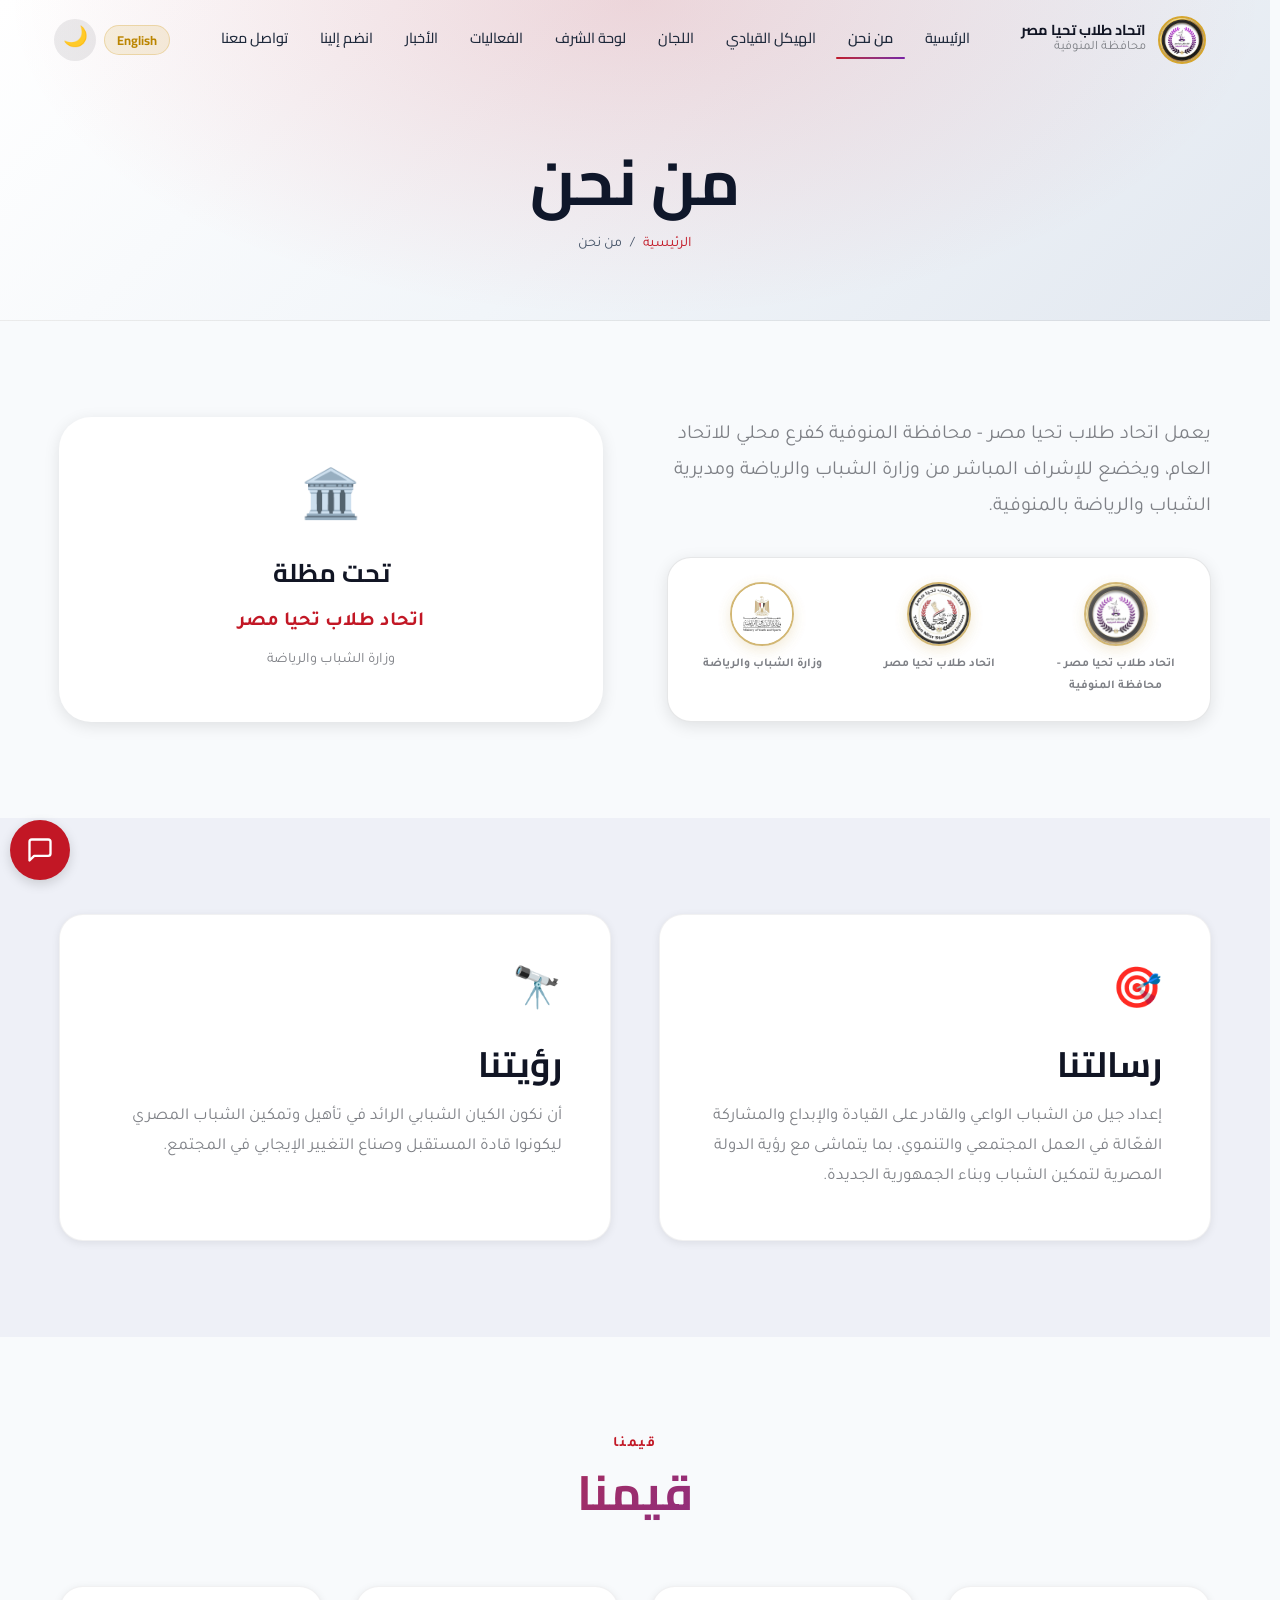
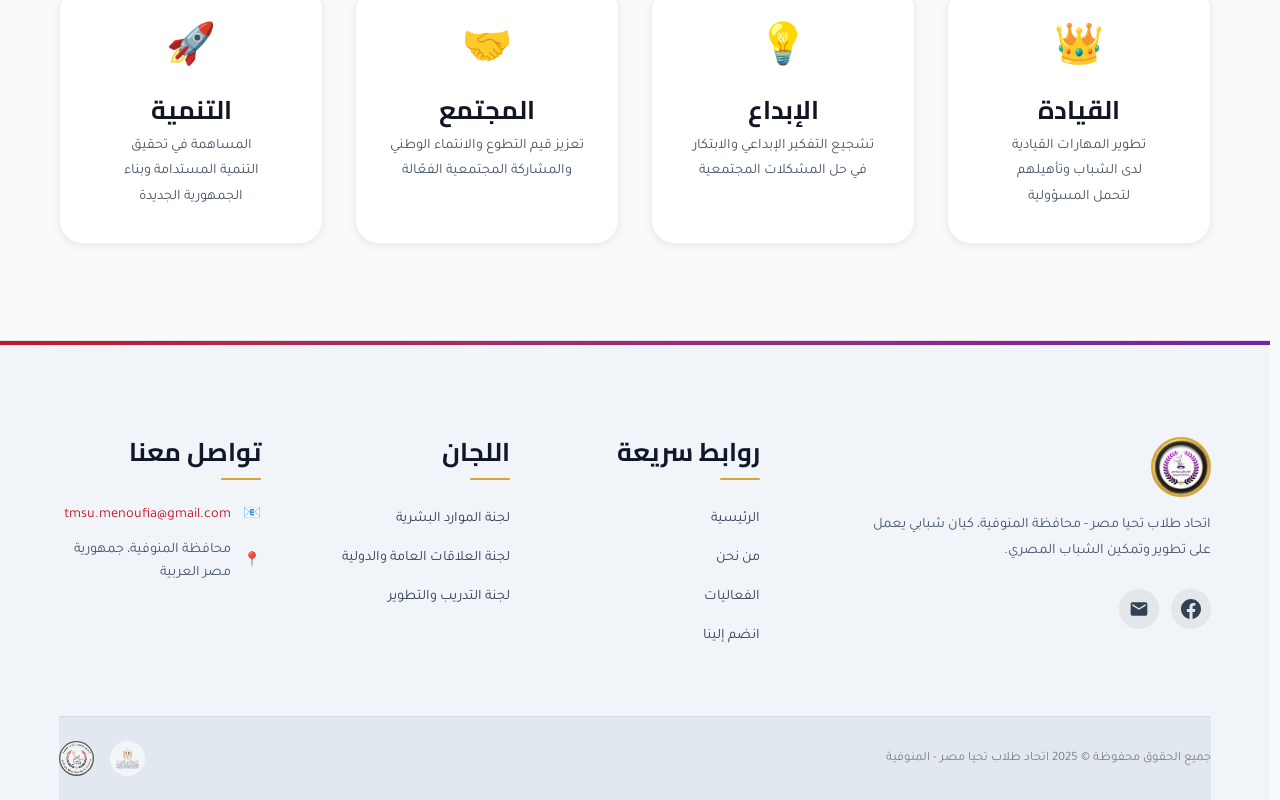
==== commit e15e8e98: "Add files via upload" ====
--- a/about.html
+++ b/about.html
@@ -15,6 +15,7 @@
   <link rel="stylesheet" href="css/components.css">
   <link rel="stylesheet" href="css/animations.css">
   <link rel="icon" type="image/jpeg" href="assets/images/logo-menoufia.jpeg">
+  <link rel="stylesheet" href="css/chatbot.css">
 </head>
 <body>
   <div class="scroll-progress" aria-hidden="true"></div>
@@ -199,5 +200,6 @@
   <script src="js/i18n.js"></script>
   <script src="js/main.js"></script>
   <script src="js/animations.js"></script>
+  <script src="js/chatbot.js"></script>
 </body>
 </html>
--- a/css/components.css
+++ b/css/components.css
@@ -13,14 +13,16 @@
     right: 0;
     z-index: var(--z-sticky);
     padding: var(--sp-md) 0;
-    background: var(--surface-nav);
-    backdrop-filter: blur(var(--glass-blur));
-    -webkit-backdrop-filter: blur(var(--glass-blur));
-    border-bottom: 1px solid var(--glass-border);
+    background: transparent;
+    border-bottom: 1px solid transparent;
     transition: all var(--duration-normal) var(--ease-out);
 
     &.scrolled {
       padding: var(--sp-xs) 0;
+      background: var(--surface-nav);
+      backdrop-filter: blur(var(--glass-blur));
+      -webkit-backdrop-filter: blur(var(--glass-blur));
+      border-bottom: 1px solid var(--glass-border);
       box-shadow: var(--shadow-md);
     }
 
@@ -1578,7 +1580,7 @@
   color: #334155 !important;
   font-weight: 500 !important;
 }
-[data-theme="light"] .navbar {
+[data-theme="light"] .navbar.scrolled {
   background: rgba(255, 255, 255, 0.94) !important;
   backdrop-filter: blur(16px) !important;
   border-bottom: 1px solid rgba(0, 0, 0, 0.08) !important;
--- a/css/chatbot.css
+++ b/css/chatbot.css
@@ -0,0 +1,187 @@
+/* css/chatbot.css */
+.chat-widget-container {
+  position: fixed;
+  bottom: 20px;
+  left: 20px; /* Aligned to left since site is RTL and scroll is on right */
+  z-index: 9999;
+  font-family: inherit;
+}
+
+.chat-widget-button {
+  width: 60px;
+  height: 60px;
+  border-radius: 50%;
+  background: var(--clr-primary, #1A1A2E);
+  color: white;
+  border: none;
+  cursor: pointer;
+  box-shadow: 0 4px 12px rgba(0,0,0,0.15);
+  display: flex;
+  align-items: center;
+  justify-content: center;
+  transition: transform 0.3s ease, background 0.3s ease;
+}
+
+.chat-widget-button:hover {
+  transform: scale(1.1);
+  background: var(--clr-accent, #e63946);
+}
+
+.chat-widget-window {
+  display: none;
+  position: absolute;
+  bottom: 75px;
+  left: 0;
+  width: 350px;
+  max-width: calc(100vw - 40px);
+  height: 450px;
+  background: var(--surface-bg, #ffffff);
+  border-radius: 16px;
+  box-shadow: 0 8px 24px rgba(0,0,0,0.2);
+  flex-direction: column;
+  overflow: hidden;
+  border: 1px solid var(--border-color, #eee);
+  transition: opacity 0.3s ease, transform 0.3s ease;
+  animation: slideUp 0.3s ease forwards;
+}
+
+@keyframes slideUp {
+  from { opacity: 0; transform: translateY(20px); }
+  to { opacity: 1; transform: translateY(0); }
+}
+
+.chat-widget-window.open {
+  display: flex;
+}
+
+.chat-widget-header {
+  background: var(--clr-primary, #1A1A2E);
+  color: white;
+  padding: 15px 20px;
+  display: flex;
+  justify-content: space-between;
+  align-items: center;
+  font-weight: var(--fw-bold, bold);
+}
+
+.chat-widget-close {
+  background: none;
+  border: none;
+  color: white;
+  font-size: 24px;
+  cursor: pointer;
+  line-height: 1;
+}
+
+.chat-widget-close:hover {
+  color: #ddd;
+}
+
+.chat-widget-messages {
+  flex: 1;
+  padding: 15px;
+  overflow-y: auto;
+  display: flex;
+  flex-direction: column;
+  gap: 10px;
+  background: color-mix(in oklch, var(--surface-bg, #fff) 95%, var(--clr-primary, #000));
+}
+
+.chat-msg {
+  padding: 10px 15px;
+  border-radius: 12px;
+  max-width: 85%;
+  font-size: var(--fs-sm, 14px);
+  line-height: var(--lh-relaxed, 1.6);
+  word-wrap: break-word;
+}
+
+.chat-msg.user {
+  background: var(--clr-primary, #1A1A2E);
+  color: white;
+  align-self: flex-start; /* Right side in RTL */
+  border-bottom-right-radius: 4px;
+}
+
+.chat-msg.bot {
+  background: #f1f3f5;
+  color: #333;
+  align-self: flex-end; /* Left side in RTL */
+  border-bottom-left-radius: 4px;
+}
+
+[data-theme="dark"] .chat-msg.bot {
+  background: #2a2a35;
+  color: #e0e0e0;
+}
+
+.chat-widget-input-area {
+  padding: 12px;
+  background: var(--surface-bg, #ffffff);
+  border-top: 1px solid var(--border-color, #eee);
+  display: flex;
+  gap: 10px;
+  align-items: center;
+}
+
+.chat-widget-input {
+  flex: 1;
+  padding: 10px 15px;
+  border: 1px solid var(--border-color, #ddd);
+  border-radius: 20px;
+  outline: none;
+  background: transparent;
+  color: var(--text-primary, #333);
+  font-family: inherit;
+  transition: border-color 0.3s ease;
+}
+
+.chat-widget-input:focus {
+  border-color: var(--clr-primary, #1A1A2E);
+}
+
+.chat-widget-send {
+  background: var(--clr-primary, #1A1A2E);
+  color: white;
+  border: none;
+  width: 40px;
+  height: 40px;
+  border-radius: 50%;
+  cursor: pointer;
+  display: flex;
+  align-items: center;
+  justify-content: center;
+  transition: transform 0.2s ease, background 0.3s ease;
+}
+
+.chat-widget-send:hover:not(:disabled) {
+  background: var(--clr-accent, #e63946);
+  transform: scale(1.05);
+}
+
+.chat-widget-send:disabled {
+  opacity: 0.5;
+  cursor: not-allowed;
+}
+
+/* Typing Indicator */
+.typing-indicator {
+  display: flex;
+  gap: 4px;
+  padding: 5px 0;
+}
+.typing-indicator span {
+  width: 6px;
+  height: 6px;
+  background-color: #888;
+  border-radius: 50%;
+  animation: typing 1s infinite ease-in-out;
+}
+.typing-indicator span:nth-child(1) { animation-delay: 0s; }
+.typing-indicator span:nth-child(2) { animation-delay: 0.2s; }
+.typing-indicator span:nth-child(3) { animation-delay: 0.4s; }
+
+@keyframes typing {
+  0%, 100% { transform: translateY(0); }
+  50% { transform: translateY(-5px); }
+}
